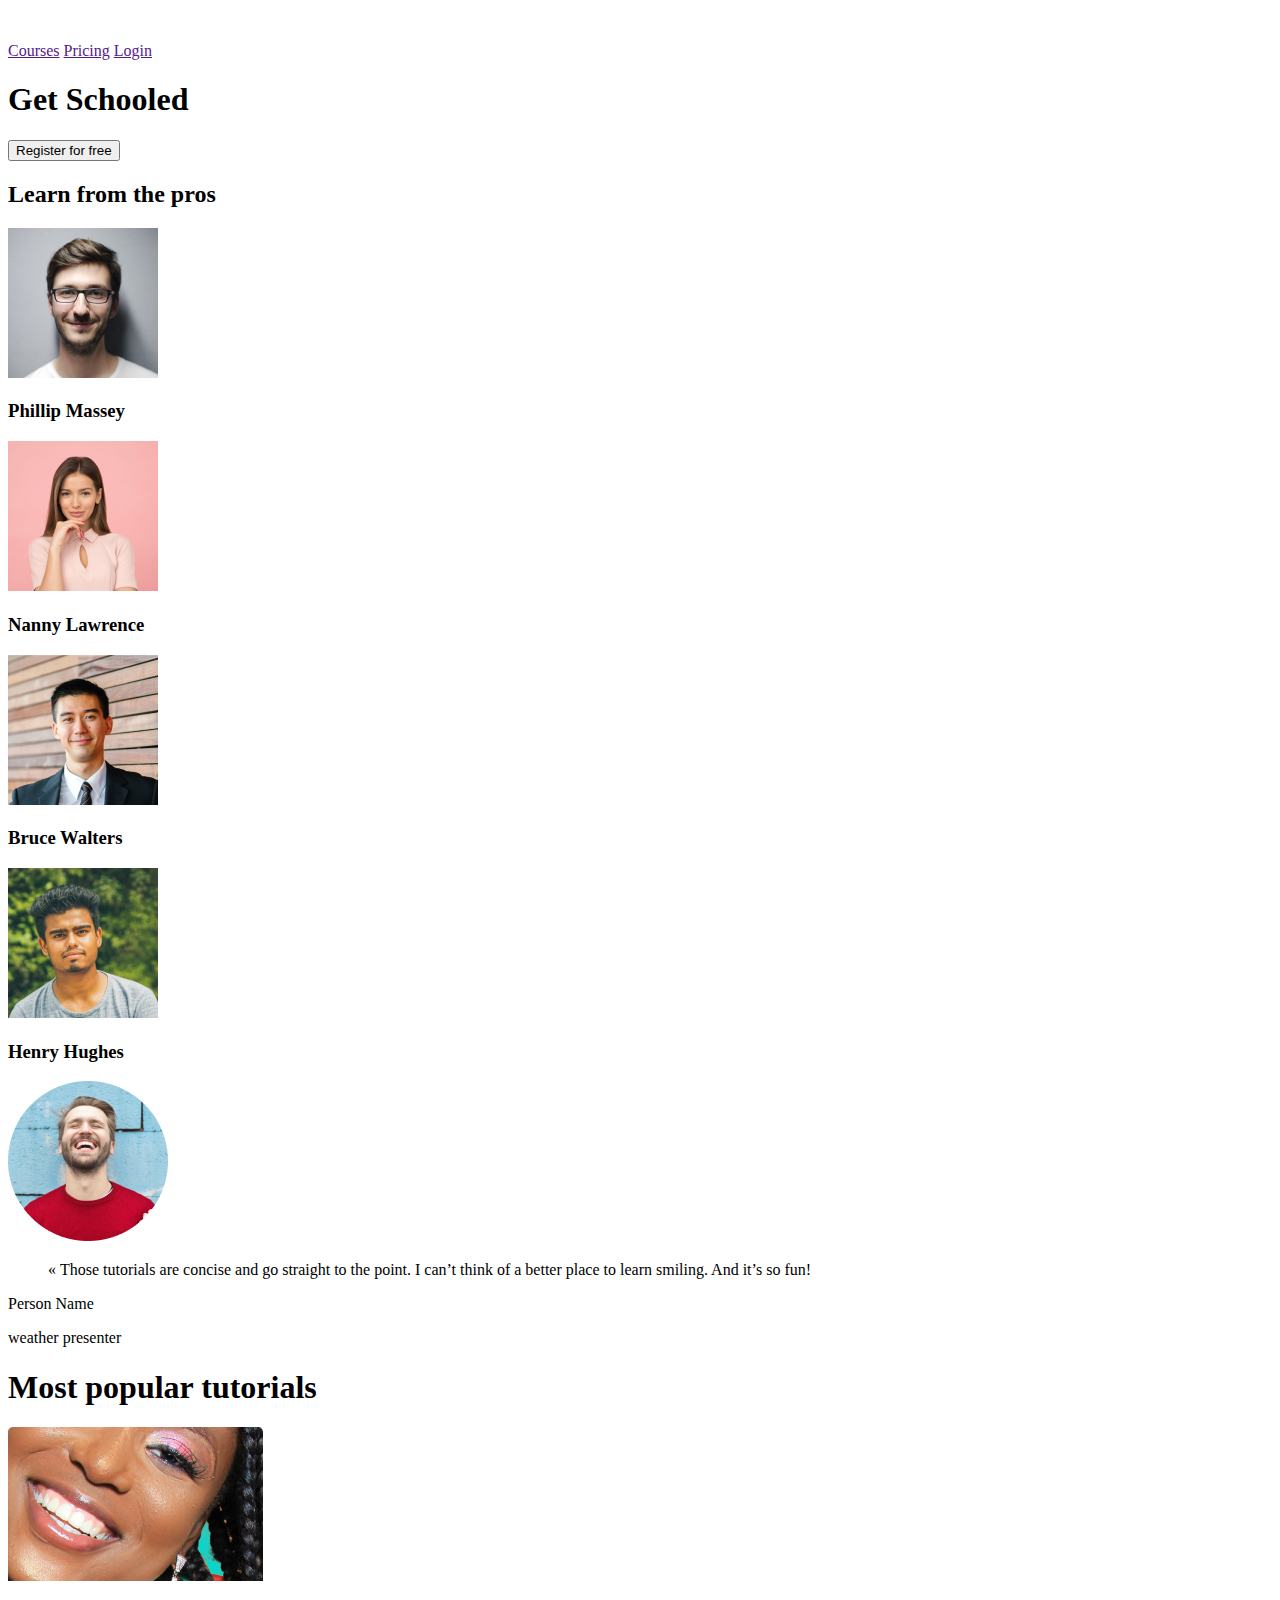
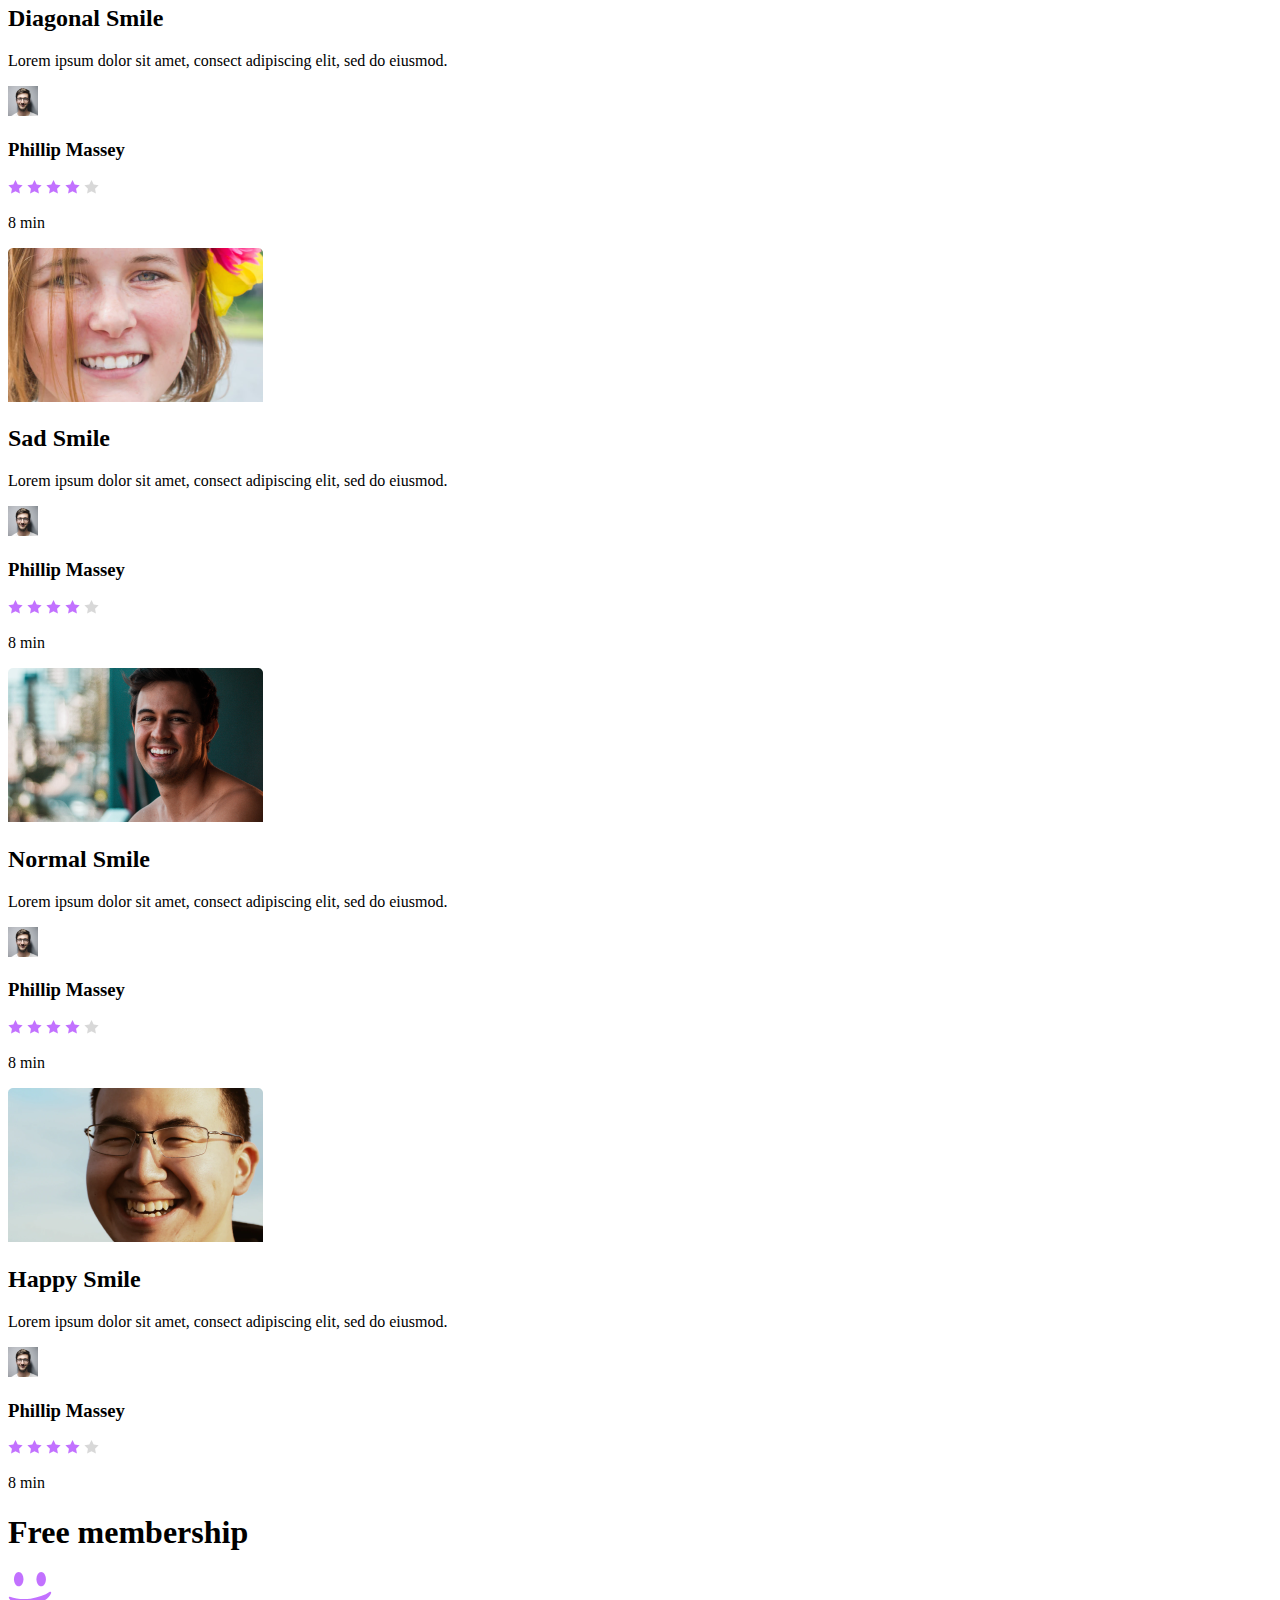
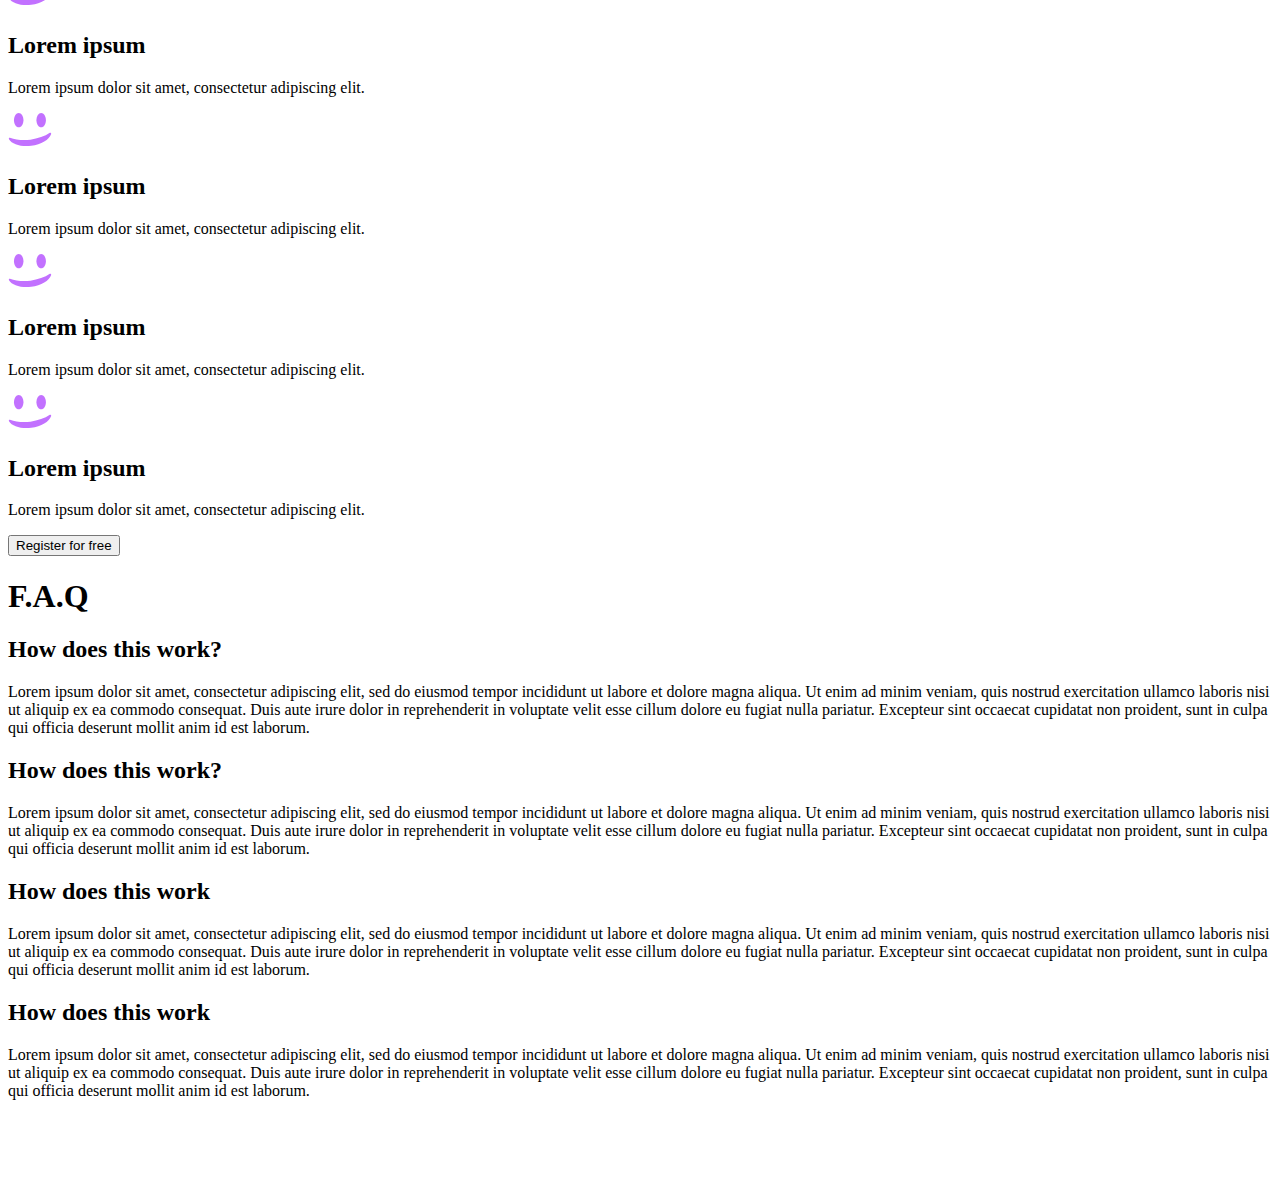
==== css_advanced/index.html @ f981226a "add css" ====
<!DOCTYPE html>
<html lang="en">
<head>
    <meta charset="UTF-8">
    <meta http-equiv="X-UA-Compatible" content="IE=edge">
    <meta name="viewport" content="width=device-width, initial-scale=1.0">
    <title>Get Schooled</title>
</head>

<body>
    <header>
        <div class="logo">
            <a href=""><img src="logo.png" alt="logo"></a>
        </div>

        <div class="links">
            <a href="">Courses</a>
            <a href="">Pricing</a>
            <a href="">Login</a>
        </div>

    </header>

    <main>

        <section>
           <div class="first_block">
            <h1>Get Schooled</h1>
            <p></p>
            <button>Register for free</button>
           </div> 

           <div class="second_block">
             <h2><span>Learn</span> from the pros</h2>
            <div class="pros">
                <div class="pro_1">
                    <img src="philip.png" alt="">
                    <h3>Phillip Massey</h3>
                    <p></p>
                </div>

                <div class="pro_2">
                    <img src="nannie.png" alt="">
                    <h3>Nanny Lawrence</h3>
                    <p></p>
                </div>

                <div class="pro_3">
                    <img src="bruce.png" alt="">
                    <h3>Bruce Walters</h3>
                    <p></p>
                </div>

                <div class="pro_4">
                    <img src="henry.png" alt="">
                    <h3>Henry Hughes</h3>
                    <p></p>
                </div>

            </div>
           
           </div>
        </section>

        <section>
            <div>
                <div>
                    <img src="avatar.png" alt="">
                </div>
                <div>
                    <blockquote>
                        « Those tutorials are concise and go straight to the point. I can’t think of a better
                        place to learn smiling. And it’s so fun! 
                    </blockquote>
                    <p>
                        Person Name
                    </p>
                    <p>
                        weather presenter
                    </p>
                </div>
            </div>
        </section>

        <section>

            <h1>Most <span>popular</span> tutorials</h1>
            <div>
                <div>
                    <img src="preview_diag.png" alt="">
                    <h2>Diagonal Smile</h2>
                    <p>
                        Lorem ipsum dolor sit amet, consect adipiscing elit, sed do eiusmod.
                    </p>
                    <div>
                        <img src="philip_sm.png" alt="">
                        <h3>Phillip Massey</h3>
                    </div>
                    <div>
                       <div>
                        <img src="colored_star.svg" alt="">
                        <img src="colored_star.svg" alt="">
                        <img src="colored_star.svg" alt="">
                        <img src="colored_star.svg" alt="">
                        <img src="uncolored_star.svg" alt="">
                       </div> 
                       <p>
                        8 min
                       </p>
                    </div>
                </div>
                <div>
                    <img src="preview_sad.png" alt="">
                    <h2>Sad Smile</h2>
                    <p>
                        Lorem ipsum dolor sit amet, consect adipiscing elit, sed do eiusmod.
                    </p>
                    <div>
                        <img src="philip_sm.png" alt="">
                        <h3>Phillip Massey</h3>
                    </div>
                    <div>
                       <div>
                        <img src="colored_star.svg" alt="">
                        <img src="colored_star.svg" alt="">
                        <img src="colored_star.svg" alt="">
                        <img src="colored_star.svg" alt="">
                        <img src="uncolored_star.svg" alt="">
                       </div> 
                       <p>
                        8 min
                       </p>
                    </div>
                </div>
                <div>
                    <img src="preview_nat.png" alt="">
                    <h2>Normal Smile</h2>
                    <p>
                        Lorem ipsum dolor sit amet, consect adipiscing elit, sed do eiusmod.
                    </p>
                    <div>
                        <img src="philip_sm.png" alt="">
                        <h3>Phillip Massey</h3>
                    </div>
                    <div>
                       <div>
                        <img src="colored_star.svg" alt="">
                        <img src="colored_star.svg" alt="">
                        <img src="colored_star.svg" alt="">
                        <img src="colored_star.svg" alt="">
                        <img src="uncolored_star.svg" alt="">
                       </div> 
                       <p>
                        8 min
                       </p>
                    </div>
                </div>
                <div>
                    <img src="preview_hap.png" alt="">
                    <h2>Happy Smile</h2>
                    <p>
                        Lorem ipsum dolor sit amet, consect adipiscing elit, sed do eiusmod.
                    </p>
                    <div>
                        <img src="philip_sm.png" alt="">
                        <h3>Phillip Massey</h3>
                    </div>
                    <div>
                       <div>
                        <img src="colored_star.svg" alt="">
                        <img src="colored_star.svg" alt="">
                        <img src="colored_star.svg" alt="">
                        <img src="colored_star.svg" alt="">
                        <img src="uncolored_star.svg" alt="">
                       </div> 
                       <p>
                        8 min
                       </p>
                    </div>
                </div>
            </div>
        </section>
        <section class="membership">
            <h1><span>Free</span> membership</h1>
            <div>
                <div>
                    <img src="smile.svg" alt="">
                    <h2>Lorem ipsum</h2>
                    <p>
                        Lorem ipsum dolor sit amet, consectetur adipiscing elit.
                    </p>
                </div>
                <div>
                    <img src="smile.svg" alt="">
                    <h2>Lorem ipsum</h2>
                    <p>
                        Lorem ipsum dolor sit amet, consectetur adipiscing elit.
                    </p>
                </div>
                <div>
                    <img src="smile.svg" alt="">
                    <h2>Lorem ipsum</h2>
                    <p>
                        Lorem ipsum dolor sit amet, consectetur adipiscing elit.
                    </p>
                </div>
                <div>
                    <img src="smile.svg" alt="">
                    <h2>Lorem ipsum</h2>
                    <p>
                        Lorem ipsum dolor sit amet, consectetur adipiscing elit.
                    </p>  
                </div>
            </div>
            <button>Register for free</button>

        </section>

        <section class="FAQ">
            <h1>F.A.Q</h1>
            <div>
                <div>
                    <div>
                       <h2>How does this work?</h2>
                       <p>
                        Lorem ipsum dolor sit amet, consectetur adipiscing elit, sed do eiusmod tempor incididunt ut labore et dolore magna aliqua. Ut enim ad minim veniam, quis nostrud exercitation ullamco laboris nisi ut aliquip ex ea commodo consequat. Duis aute irure dolor in reprehenderit in voluptate velit esse cillum dolore eu fugiat nulla pariatur. Excepteur sint occaecat cupidatat non proident, sunt in culpa qui officia deserunt mollit anim id est laborum.
                       </p> 
                    </div>
                    <div>
                        <h2>How does this work?</h2>
                        <p>
                            Lorem ipsum dolor sit amet, consectetur adipiscing elit, sed do eiusmod tempor incididunt ut labore et dolore magna aliqua. Ut enim ad minim veniam, quis nostrud exercitation ullamco laboris nisi ut aliquip ex ea commodo consequat. Duis aute irure dolor in reprehenderit in voluptate velit esse cillum dolore eu fugiat nulla pariatur. Excepteur sint occaecat cupidatat non proident, sunt in culpa qui officia deserunt mollit anim id est laborum.
                        </p>
                    </div>
                </div>
                <div>
                    <div>
                        <h2>How does this work</h2>
                        <p>
                            Lorem ipsum dolor sit amet, consectetur adipiscing elit, sed do eiusmod tempor incididunt ut labore et dolore magna aliqua. Ut enim ad minim veniam, quis nostrud exercitation ullamco laboris nisi ut aliquip ex ea commodo consequat. Duis aute irure dolor in reprehenderit in voluptate velit esse cillum dolore eu fugiat nulla pariatur. Excepteur sint occaecat cupidatat non proident, sunt in culpa qui officia deserunt mollit anim id est laborum.
                        </p>
                    </div>
                    <div>
                        <h2>How does this work</h2>
                        <p>
                            Lorem ipsum dolor sit amet, consectetur adipiscing elit, sed do eiusmod tempor incididunt ut labore et dolore magna aliqua. Ut enim ad minim veniam, quis nostrud exercitation ullamco laboris nisi ut aliquip ex ea commodo consequat. Duis aute irure dolor in reprehenderit in voluptate velit esse cillum dolore eu fugiat nulla pariatur. Excepteur sint occaecat cupidatat non proident, sunt in culpa qui officia deserunt mollit anim id est laborum.
                        </p>
                    </div>
                </div>
            </div>
        </section>

    </main>

    <footer>
        <div>
            <div>
                <img src="logo.png" alt="">
                <div>
                    <a href=""><img src="facebook.svg" alt=""></a>
                    <a href=""><img src="twitter.svg" alt=""></a>
                    <a href=""><img src="instagram.svg" alt=""></a>
                </div>
            </div>
            <p></p>
        </div>
    </footer>
</body>
</html>
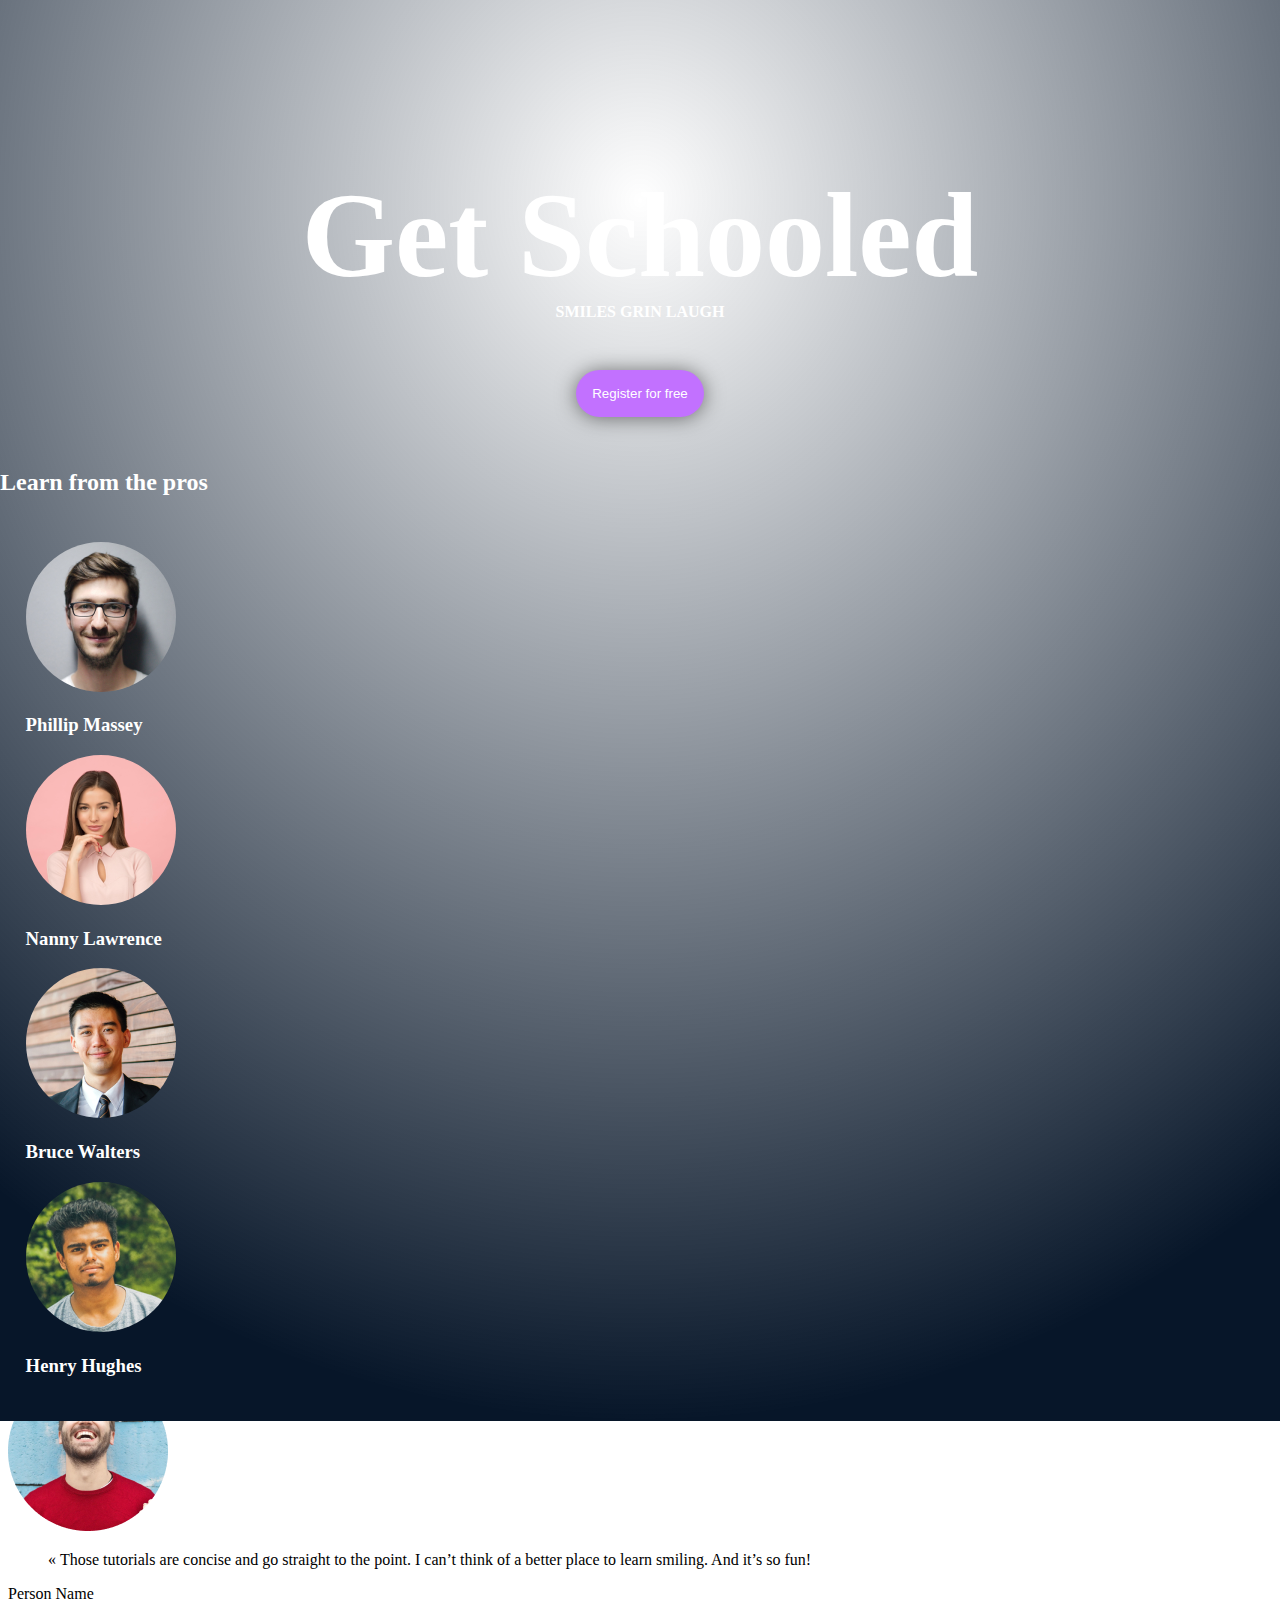
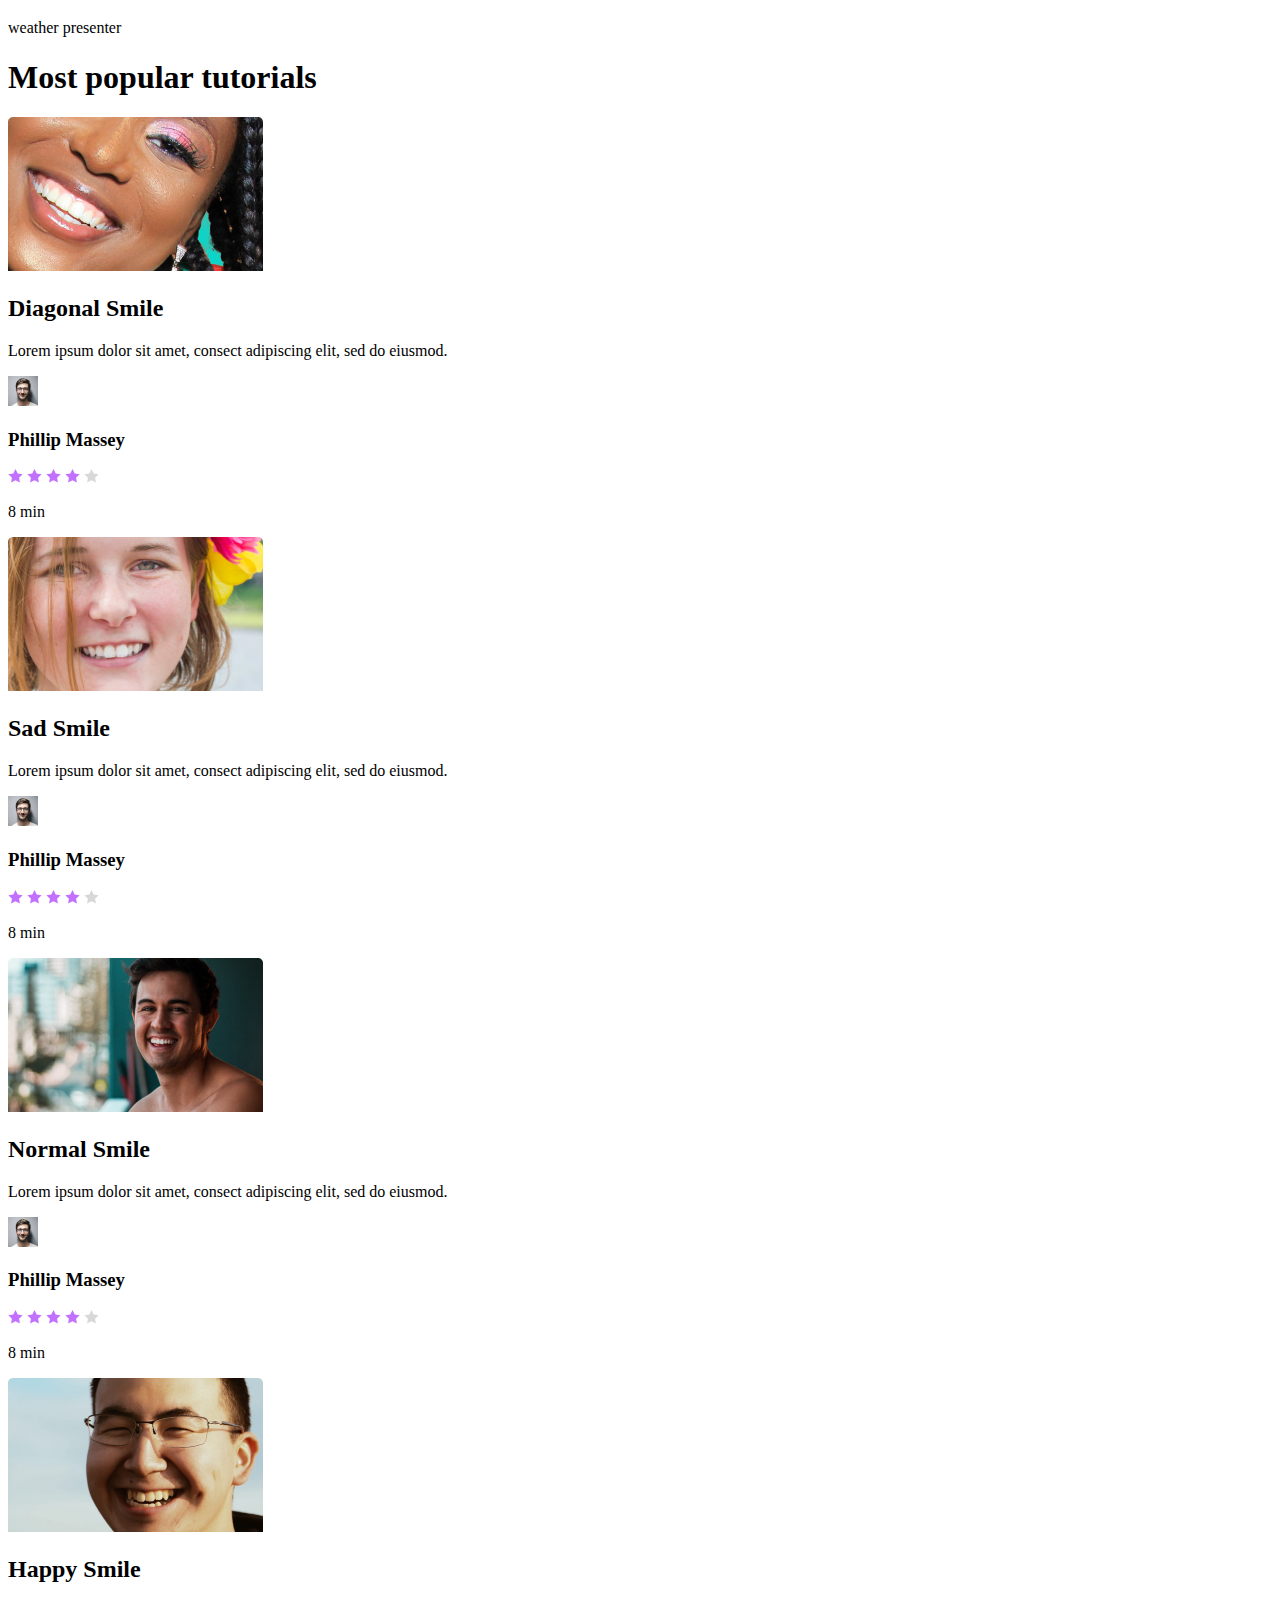
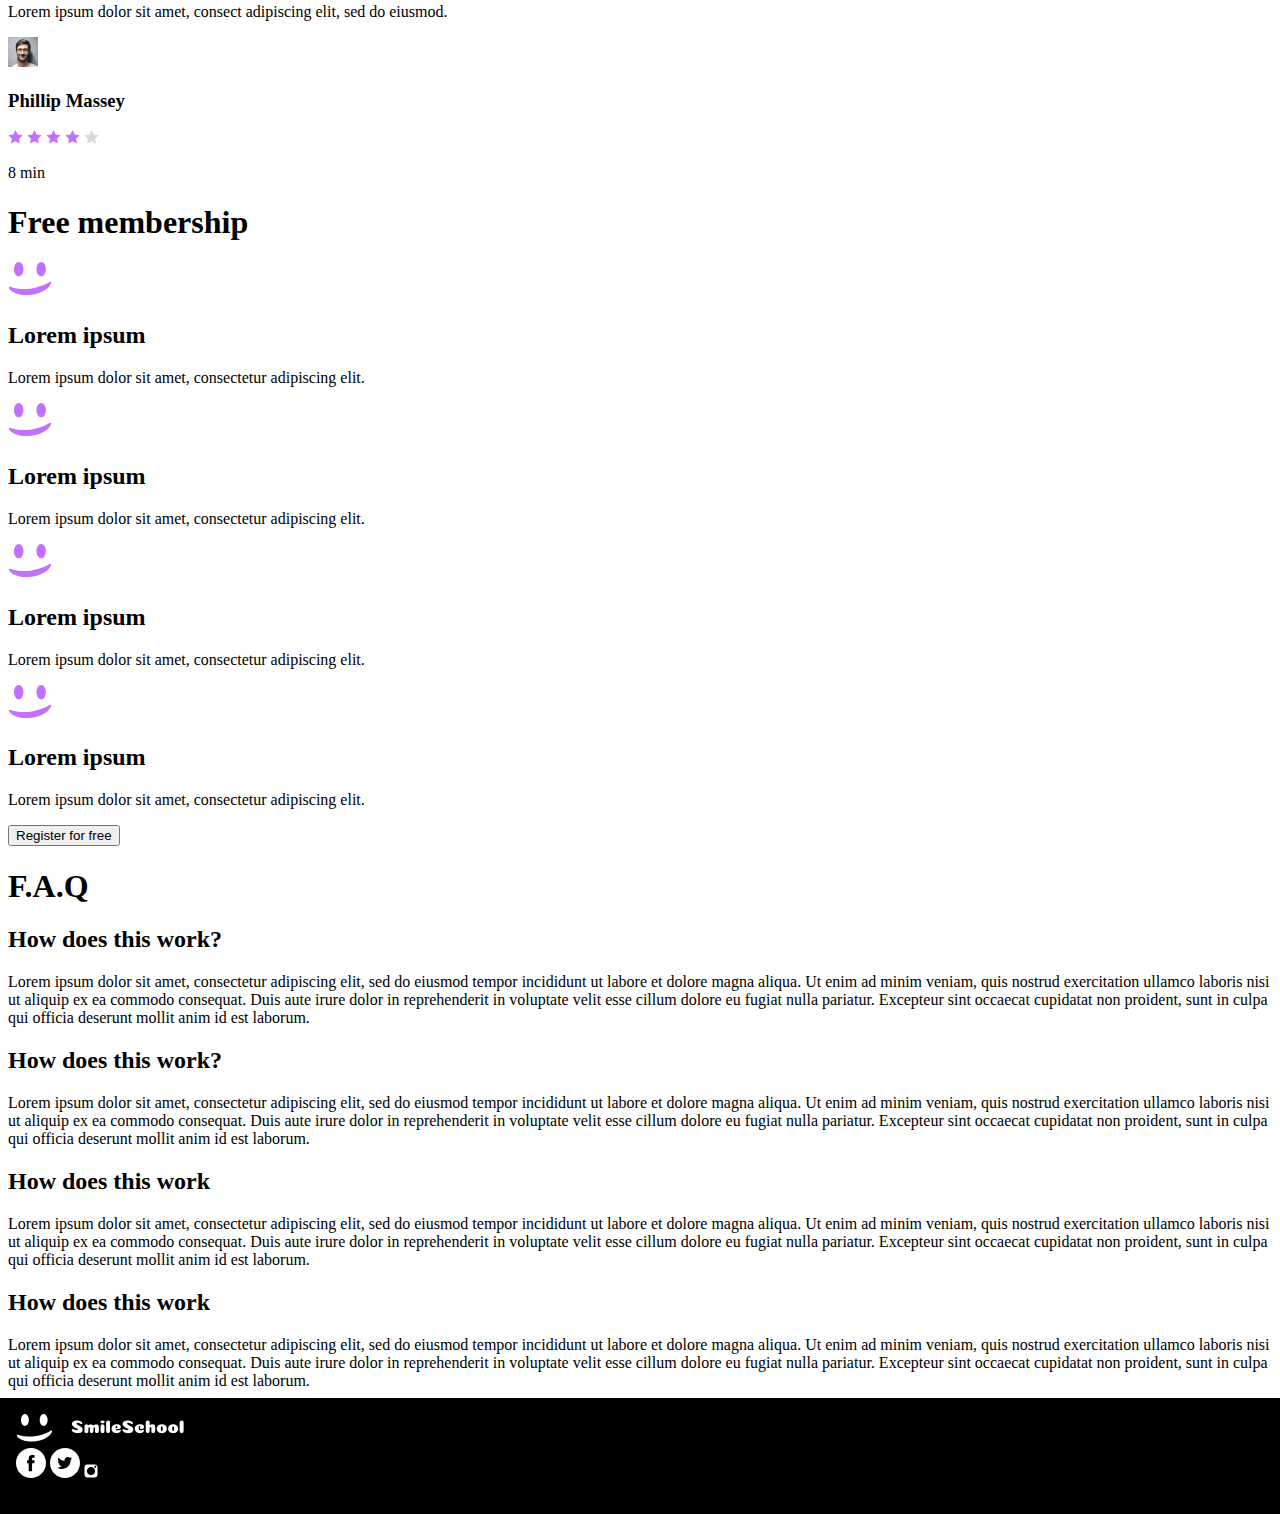
==== commit 68e5ac31: "changes" ====
--- a/css_advanced/index.html
+++ b/css_advanced/index.html
@@ -4,63 +4,67 @@
     <meta charset="UTF-8">
     <meta http-equiv="X-UA-Compatible" content="IE=edge">
     <meta name="viewport" content="width=device-width, initial-scale=1.0">
+    <link rel="stylesheet" href="styles.css">
     <title>Get Schooled</title>
 </head>
 
 <body>
-    <header>
-        <div class="logo">
-            <a href=""><img src="logo.png" alt="logo"></a>
-        </div>
-
-        <div class="links">
-            <a href="">Courses</a>
-            <a href="">Pricing</a>
-            <a href="">Login</a>
-        </div>
-
-    </header>
-
-    <main>
-
-        <section>
-           <div class="first_block">
-            <h1>Get Schooled</h1>
-            <p></p>
-            <button>Register for free</button>
-           </div> 
-
-           <div class="second_block">
-             <h2><span>Learn</span> from the pros</h2>
-            <div class="pros">
-                <div class="pro_1">
-                    <img src="philip.png" alt="">
-                    <h3>Phillip Massey</h3>
-                    <p></p>
-                </div>
-
-                <div class="pro_2">
-                    <img src="nannie.png" alt="">
-                    <h3>Nanny Lawrence</h3>
-                    <p></p>
-                </div>
-
-                <div class="pro_3">
-                    <img src="bruce.png" alt="">
-                    <h3>Bruce Walters</h3>
-                    <p></p>
-                </div>
-
-                <div class="pro_4">
-                    <img src="henry.png" alt="">
-                    <h3>Henry Hughes</h3>
-                    <p></p>
-                </div>
-
-            </div>
-           
-           </div>
-        </section>
+    <div class="top_part">
+        <header>
+            <div class="logo">
+                <a href=""><img src="logo.png" alt="logo"></a>
+            </div>
+    
+            <div class="links">
+                <a href="">Courses</a>
+                <a href="">Pricing</a>
+                <a href="">Login</a>
+            </div>
+    
+        </header>
+    
+        <main>
+    
+            <section class="intro">
+               <div class="first_block">
+                <h1 class="get_schooled">Get Schooled</h1>
+                <p class="smile_grin">SMILES GRIN LAUGH</p>
+                <button class="register">Register for free</button>
+               </div> 
+    
+               <div class="second_block">
+                 <h2><span>Learn</span> from the pros</h2>
+                <div class="pros">
+                    <div class="pro_1">
+                        <img src="philip.png" alt="">
+                        <h3>Phillip Massey</h3>
+                        <p></p>
+                    </div>
+    
+                    <div class="pro_2">
+                        <img src="nannie.png" alt="">
+                        <h3>Nanny Lawrence</h3>
+                        <p></p>
+                    </div>
+    
+                    <div class="pro_3">
+                        <img src="bruce.png" alt="">
+                        <h3>Bruce Walters</h3>
+                        <p></p>
+                    </div>
+    
+                    <div class="pro_4">
+                        <img src="henry.png" alt="">
+                        <h3>Henry Hughes</h3>
+                        <p></p>
+                    </div>
+    
+                </div>
+               
+               </div>
+            </section>
+    </div>
+   
 
         <section>
             <div>
--- a/css_advanced/styles.css
+++ b/css_advanced/styles.css
@@ -0,0 +1,388 @@
+body {
+    font-family: "Source Sans Pro";
+    font-style: normal;
+}
+
+header {
+    display: flex;
+    flex-direction: row;
+    flex: auto;
+    background-image: url(background.png);
+    padding: 2% 5% 2% 5%;
+    filter: grayscale(100%);
+    position: absolute;
+    left: -0.025%;
+    right: -0.025%;
+    top: 0%;
+    bottom: -26.48%;
+}
+
+header .logo {
+    flex: 2;
+    z-index: 1;
+}
+
+header .links {
+    flex: 4;
+    font-weight: 700;
+    font-size: 12px;
+    line-height: 15px;
+    text-transform: uppercase;
+    z-index: 1;
+    display: flex;
+    justify-content: space-evenly;
+}
+
+header .links a {
+    margin-left: 1%;
+    margin-right: 1%;
+    text-decoration: none;
+    color: white;
+}
+
+.intro {
+    left: 20%;
+    right: 20%;
+    display: flex;
+    flex-direction: column;
+    margin-bottom: -2.6rem;
+    background-blend-mode: color;
+    background: rgba(0, 0, 0, 1);
+    background: radial-gradient(85.9% 85.9% at 50% 14.1%,
+            rgba(41, 48, 61, 0.0001) 0%,
+            #071629 100%);
+    color: white;
+}
+
+.first_block {
+    display: flex;
+    flex-direction: column;
+    padding-top: 5rem;
+}
+
+.get_schooled {
+    height: 151px;
+    font-weight: 700;
+    font-size: 120px;
+    line-height: 151px;
+    text-align: center;
+    color: #ffffff;
+}
+
+.smile_grin {
+    height: 20px;
+    position: relative;
+    margin-top: -7%;
+    text-align: center;
+    font-weight: 700;
+    font-size: 16px;
+    line-height: 20px;
+    color: #ffffff;
+    display: flex;
+    justify-content: space-around;
+    margin-left: 38%;
+    margin-right: 38%;
+}
+
+.register {
+    background: #c271ff;
+    border-radius: 25px;
+    border: none;
+    padding: 0.7rem;
+    color: white;
+    font-weight: 500;
+    box-shadow: 0px 1px 20px rgba(0, 0, 0, 0.5);
+    position: relative;
+    align-self: center;
+    margin: 2rem;
+    padding: 1rem;
+}
+
+.secondary-color {
+    color: #c271ff;
+}
+
+.pros {
+    padding: 2%;
+    display: flex;
+    flex-direction: column;
+}
+
+.pros-title {
+    position: relative;
+    align-self: center;
+    padding: 2rem;
+    font-weight: 300;
+    line-height: 40px;
+}
+
+.pros-title .secondary-color {
+    font-weight: 700;
+}
+
+.pros-block {
+    display: flex;
+    flex-direction: row;
+    justify-content: center;
+}
+
+.pros-card {
+    width: 19%;
+    margin-bottom: 7rem;
+    display: flex;
+    flex-direction: column;
+    justify-content: center;
+    align-items: center;
+}
+
+.pros img {
+    border-radius: 50%;
+    max-width: 80%;
+}
+
+.pros-card h3 {
+    font-weight: 900;
+    font-size: 18px;
+    margin-top: 0.2rem;
+    margin-bottom: 0.2rem;
+    text-align: center;
+}
+
+.pros-card p {
+    font-style: italic;
+    text-align: center;
+    font-size: 16px;
+}
+
+main {
+    position: relative;
+    display: flex;
+    flex-direction: column;
+    margin: -8px;
+}
+
+.presenter-section {
+    background-color: #c271ff;
+    padding: 6%;
+}
+
+.presenter-block {
+    display: flex;
+    flex-direction: row;
+    justify-content: center;
+    align-items: center;
+    color: white;
+    padding-left: 9%;
+    padding-right: 9%;
+}
+
+.presenter-block img {
+    width: 160px;
+    height: 160px;
+    margin-right: 3rem;
+}
+
+.presenter-block blockquote {
+    font-weight: 400;
+    font-size: 22px;
+    line-height: 34px;
+    margin-left: 0;
+}
+
+.presenter-block .person-name {
+    font-weight: 700;
+    font-size: 22px;
+    line-height: 34px;
+    margin-bottom: 0;
+}
+
+.presenter-block .weather {
+    font-style: italic;
+    font-weight: 400;
+    font-size: 22px;
+    line-height: 34px;
+    margin-top: 0;
+}
+
+.videos-section {
+    display: flex;
+    flex-direction: column;
+    padding-top: 3rem;
+    padding-bottom: 3rem;
+}
+
+.videos-section h1,
+.membership-section h1,
+.faq-section h1 {
+    text-align: center;
+}
+
+.videos-section h1 {
+    font-weight: 300;
+    font-size: 32px;
+    line-height: 40px;
+    padding-top: 1rem;
+    padding-bottom: 2rem;
+}
+
+.faq-section h1 {
+    font-weight: 300;
+    font-size: 60px;
+    line-height: 75px;
+}
+
+.videos-list {
+    display: flex;
+    flex-direction: row;
+    justify-content: center;
+}
+
+.video-card {
+    padding: 1rem;
+    display: flex;
+    flex-direction: column;
+    max-width: 15%;
+}
+
+.video-card h2 {
+    font-weight: 700;
+    font-size: 16px;
+    line-height: 20px;
+    margin-bottom: 0.1rem;
+}
+
+.video-card .video-desc {
+    font-weight: 400;
+    font-size: 14px;
+    line-height: 24px;
+    color: rgba(7, 22, 41, 0.501584);
+}
+
+.video-card .play {
+    position: relative;
+    top: -23%;
+    left: 33%;
+}
+
+.video-card .author {
+    display: flex;
+    align-items: center;
+}
+
+.author img {
+    border-radius: 50%;
+    width: 40px;
+    height: 40px;
+}
+
+.author h3 {
+    font-weight: 600;
+    font-size: 14px;
+    line-height: 27px;
+    color: #c271ff;
+    margin-left: 1rem;
+}
+
+.rating-duration {
+    display: flex;
+    justify-content: space-between;
+    align-items: center;
+}
+
+.duration {
+    font-weight: 600;
+    font-size: 14px;
+    line-height: 27px;
+    text-align: right;
+    color: #c271ff;
+}
+
+.membership-section {
+    color: white;
+    background: #071629;
+    padding: 2rem;
+}
+
+.membership-section .secondary-color,
+.videos-section .secondary-color {
+    font-weight: 700;
+    font-size: 32px;
+    line-height: 40px;
+    text-align: center;
+}
+
+.membership-section h1 {
+    font-weight: 300;
+    font-size: 32px;
+    line-height: 40px;
+    text-align: center;
+    padding-bottom: 2rem;
+}
+
+.membership-section button {
+    left: 42%;
+}
+
+.memberships {
+    display: flex;
+    justify-content: space-evenly;
+    padding-left: 5rem;
+    padding-right: 5rem;
+}
+
+.membership-card {
+    display: flex;
+    flex-direction: column;
+    max-width: 12%;
+    align-items: center;
+    text-align: center;
+}
+
+.membership-card h2 {
+    margin-bottom: 0.1rem;
+}
+
+.faq-list {
+    display: flex;
+    padding-left: 10%;
+    padding-right: 10%;
+}
+
+.faq-item {
+    display: flex;
+    flex: 50%;
+    flex-direction: column;
+    width: 50%;
+    padding: 5%;
+}
+
+footer {
+    background: black;
+    padding: 1rem;
+    margin: -8px;
+}
+
+.ft-container {
+    display: flex;
+    flex-direction: column;
+}
+
+.nav-ft {
+    display: flex;
+    justify-content: space-between;
+    padding: 4rem 8rem 4rem 8rem;
+}
+
+.nav-ft div a {
+    margin-left: 0.4rem;
+    margin-right: 0.5rem;
+}
+
+.ft-container p {
+    color: white;
+    opacity: 0.35;
+    text-align: center;
+    font-weight: 400;
+    font-size: 12px;
+    line-height: 15px;
+}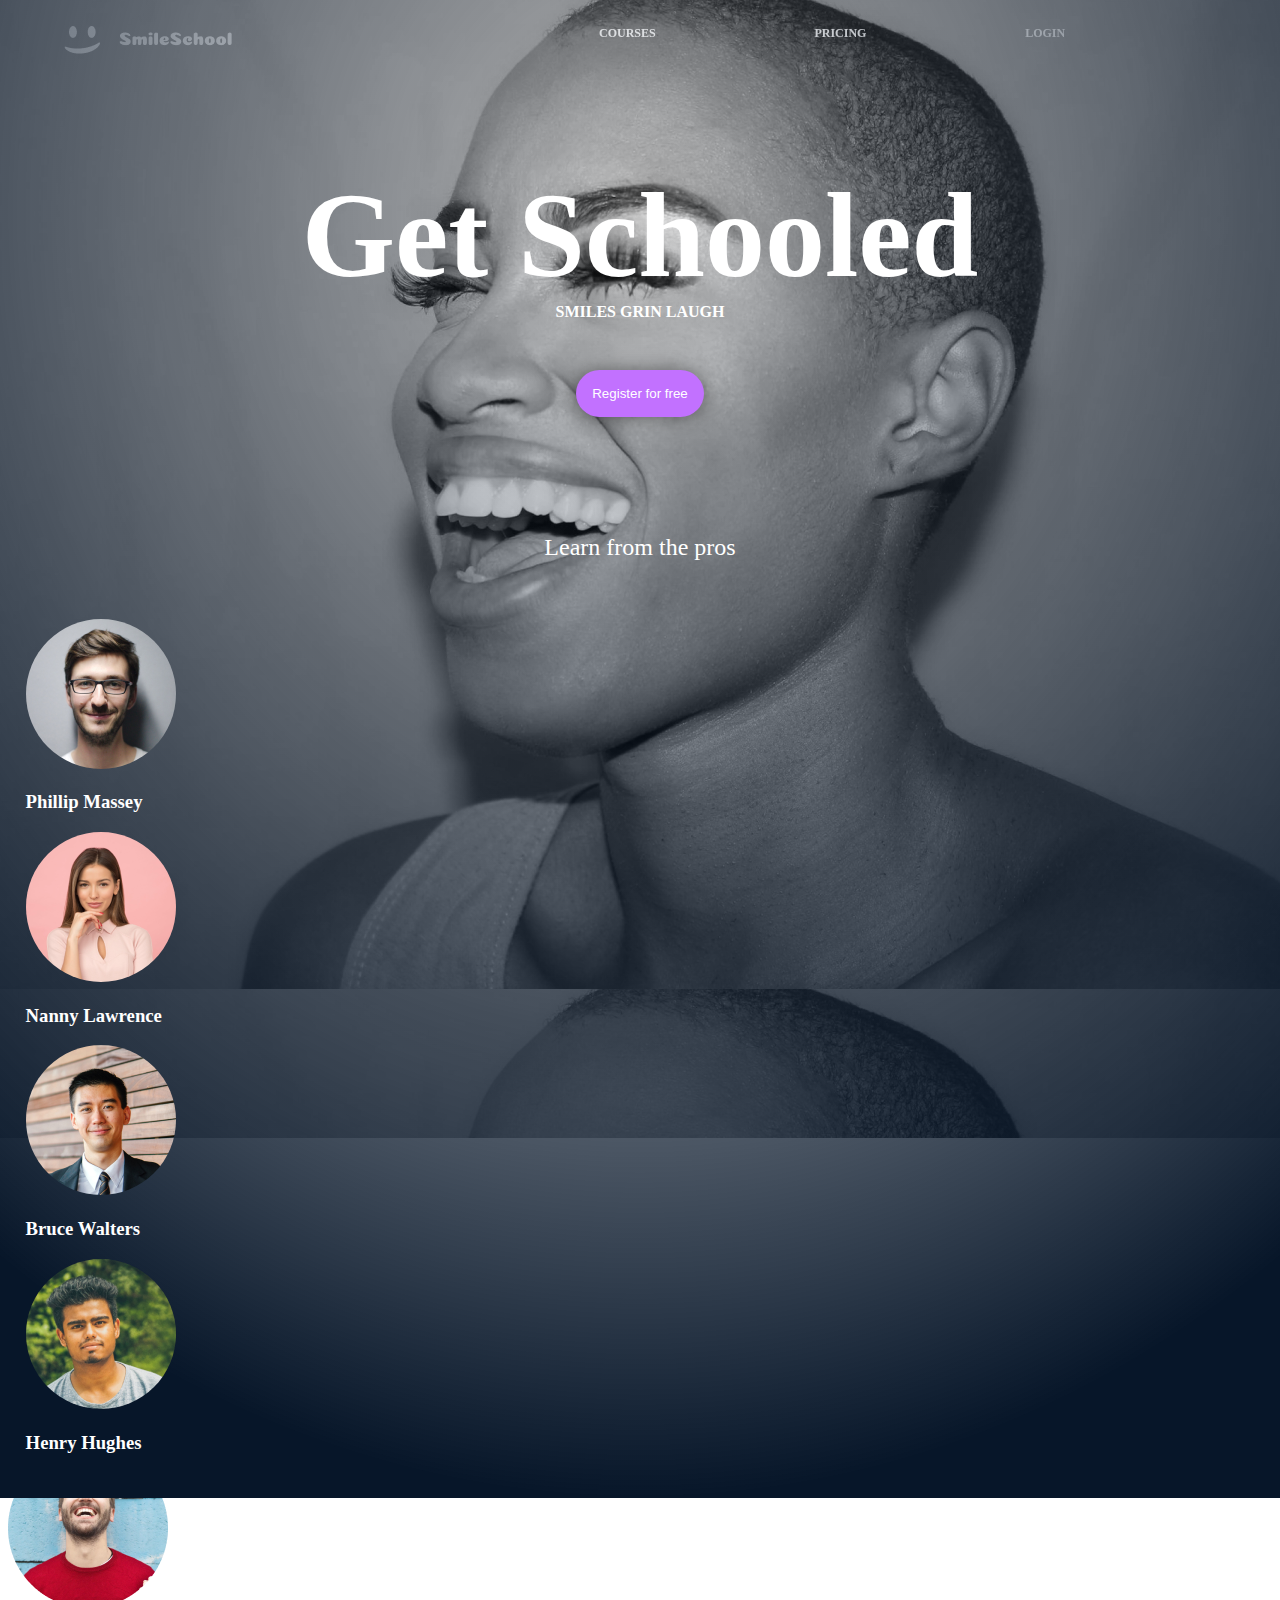
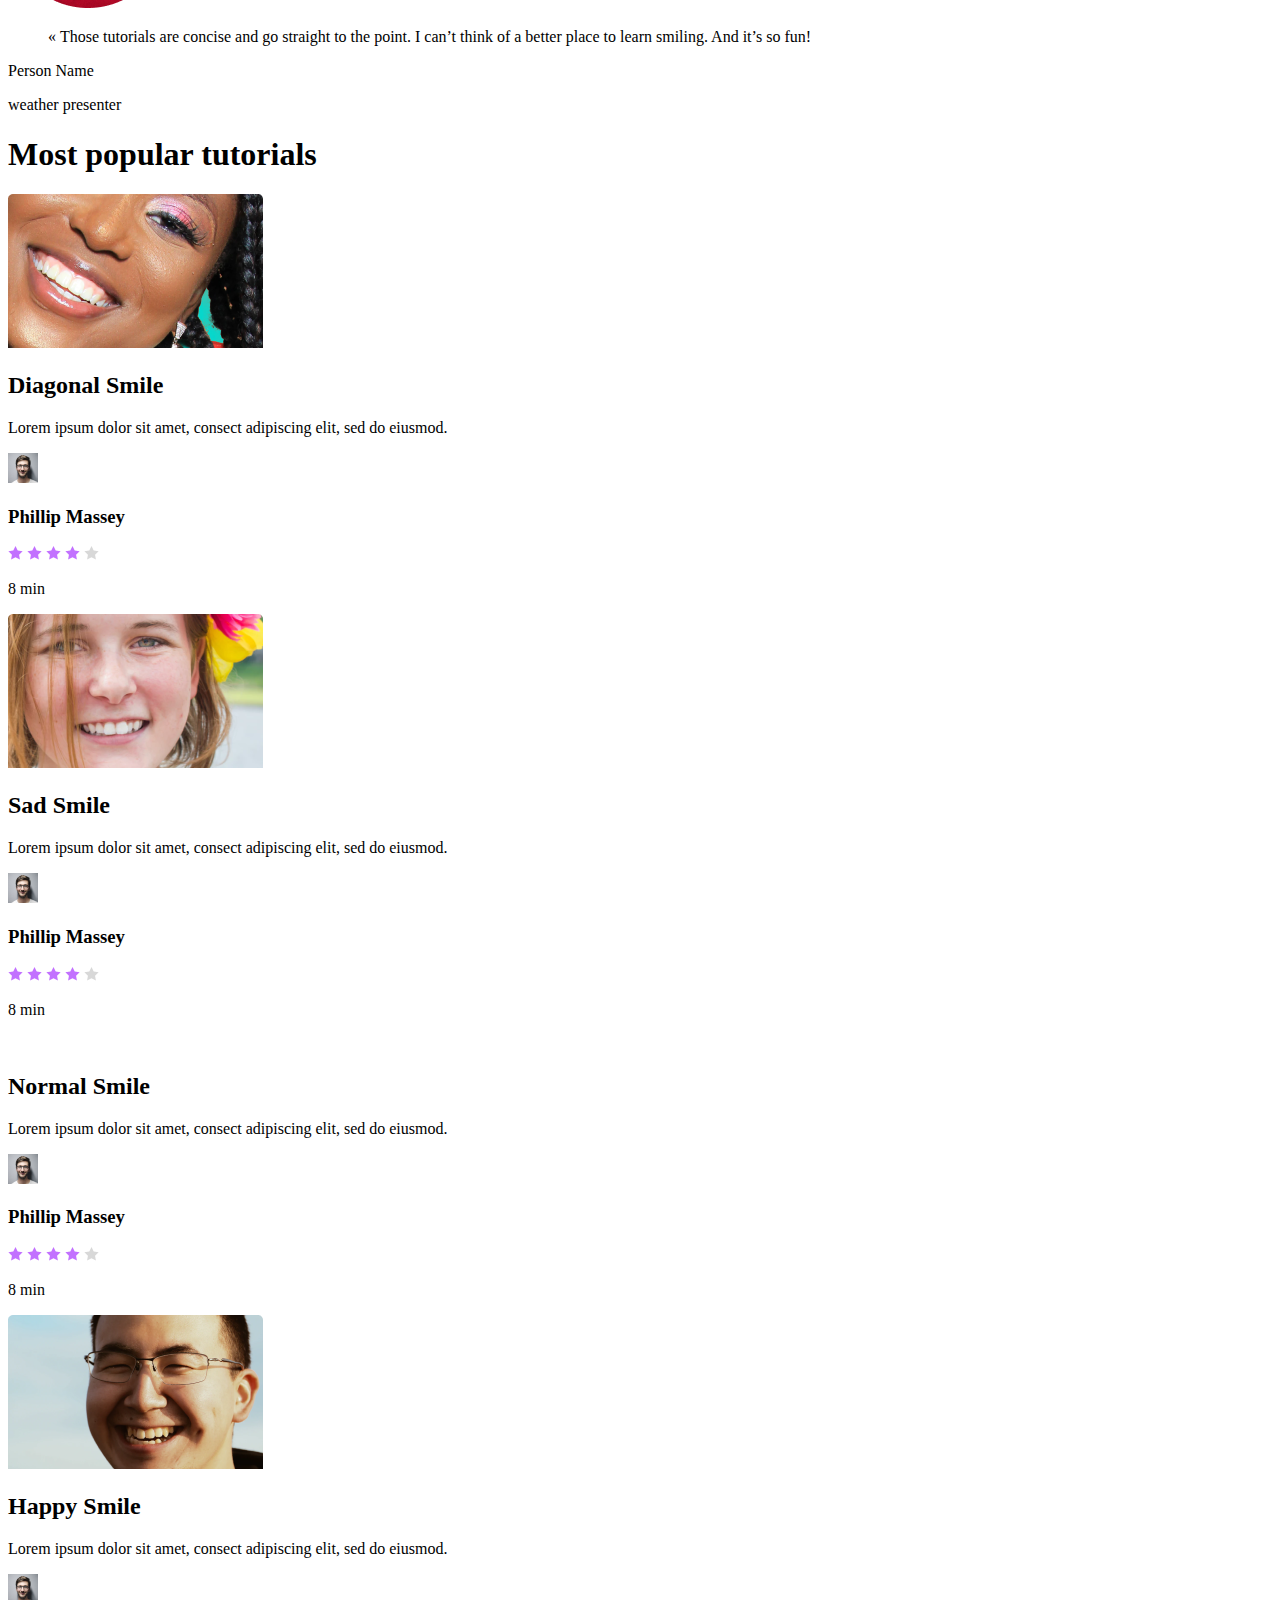
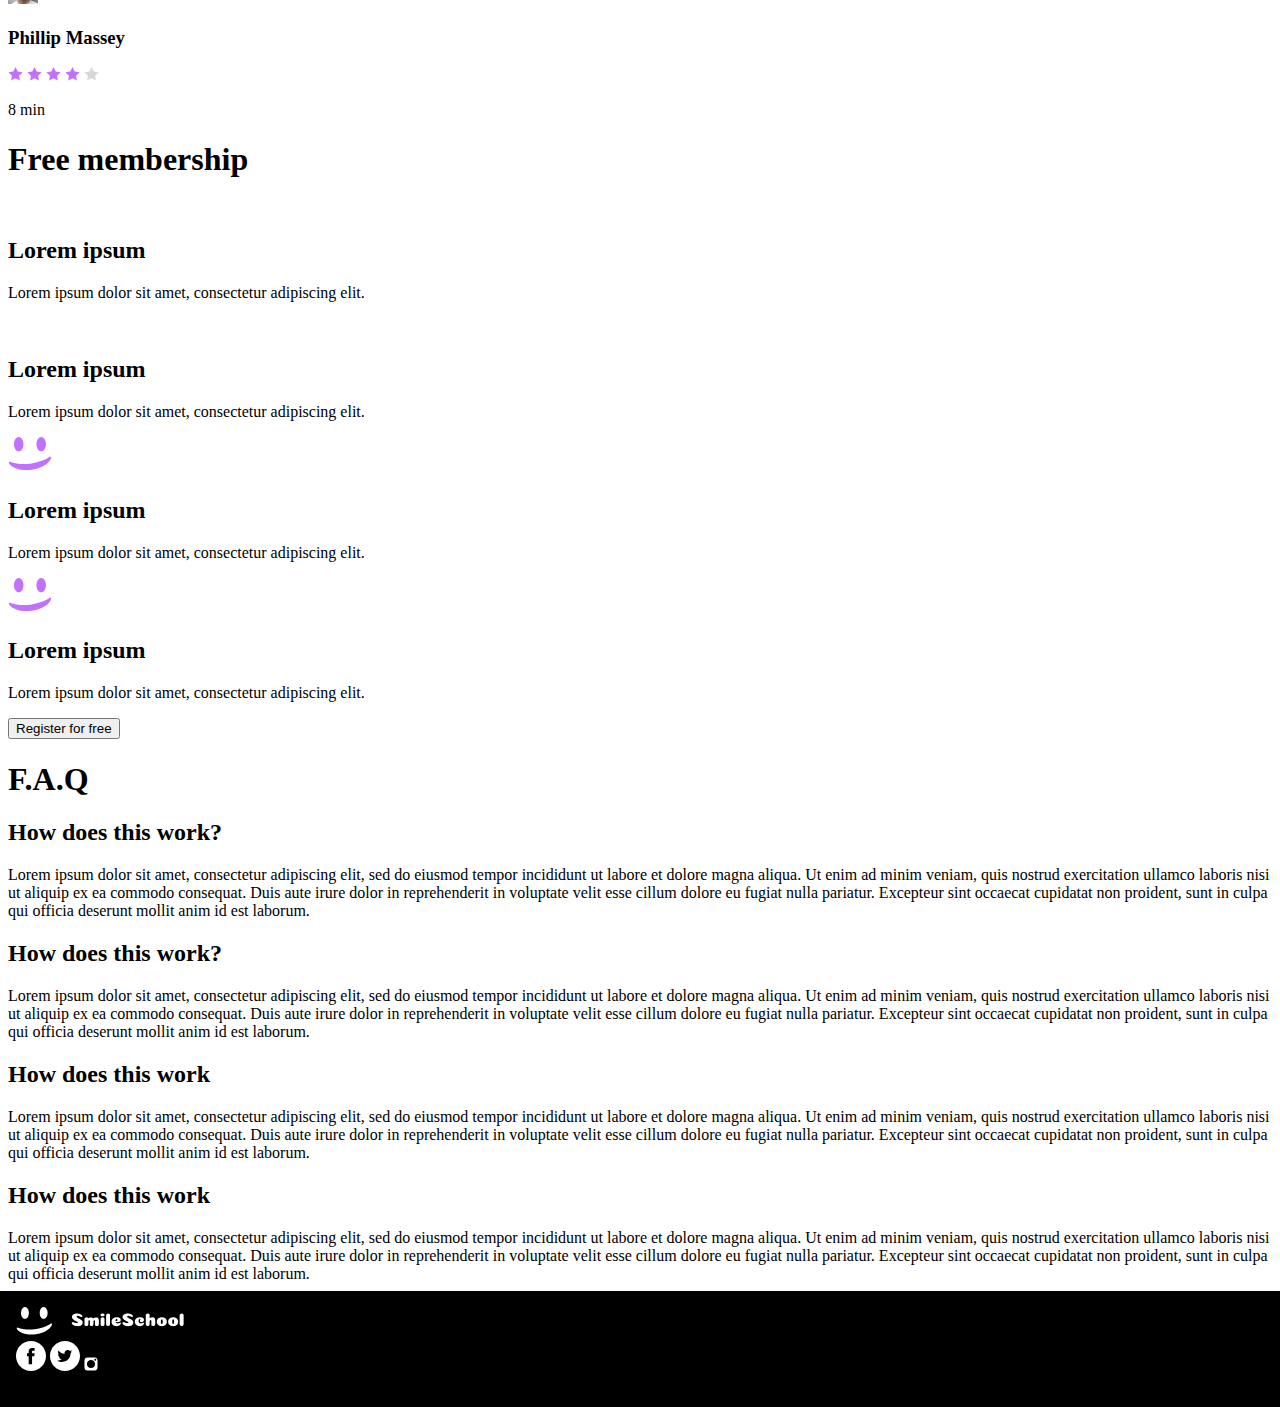
==== commit e4191a8f: "update css" ====
--- a/css_advanced/index.html
+++ b/css_advanced/index.html
@@ -12,7 +12,7 @@
     <div class="top_part">
         <header>
             <div class="logo">
-                <a href=""><img src="logo.png" alt="logo"></a>
+                <a href=""><img src="./images/logo.png" alt="logo"></a>
             </div>
     
             <div class="links">
@@ -33,28 +33,28 @@
                </div> 
     
                <div class="second_block">
-                 <h2><span>Learn</span> from the pros</h2>
+                 <h2 class="pro_heading"><span class="learn_secondary">Learn</span> from the pros</h2>
                 <div class="pros">
                     <div class="pro_1">
-                        <img src="philip.png" alt="">
+                        <img src="./images/philip.png" alt="">
                         <h3>Phillip Massey</h3>
                         <p></p>
                     </div>
     
                     <div class="pro_2">
-                        <img src="nannie.png" alt="">
+                        <img src="./images/nannie.png" alt="">
                         <h3>Nanny Lawrence</h3>
                         <p></p>
                     </div>
     
                     <div class="pro_3">
-                        <img src="bruce.png" alt="">
+                        <img src="./images/bruce.png" alt="">
                         <h3>Bruce Walters</h3>
                         <p></p>
                     </div>
     
                     <div class="pro_4">
-                        <img src="henry.png" alt="">
+                        <img src="./images/henry.png" alt="">
                         <h3>Henry Hughes</h3>
                         <p></p>
                     </div>
@@ -69,7 +69,7 @@
         <section>
             <div>
                 <div>
-                    <img src="avatar.png" alt="">
+                    <img src="./images/avatar.png" alt="">
                 </div>
                 <div>
                     <blockquote>
@@ -91,91 +91,91 @@
             <h1>Most <span>popular</span> tutorials</h1>
             <div>
                 <div>
-                    <img src="preview_diag.png" alt="">
+                    <img src="./images/preview_diag.png" alt="">
                     <h2>Diagonal Smile</h2>
                     <p>
                         Lorem ipsum dolor sit amet, consect adipiscing elit, sed do eiusmod.
                     </p>
                     <div>
+                        <img src="./images/philip_sm.png" alt="">
+                        <h3>Phillip Massey</h3>
+                    </div>
+                    <div>
+                       <div>
+                        <img src="./images/colored_star.svg" alt="">
+                        <img src="./images/colored_star.svg" alt="">
+                        <img src="./images/colored_star.svg " alt="">
+                        <img src="./images/colored_star.svg" alt="">
+                        <img src="./images/uncolored_star.svg" alt="">
+                       </div> 
+                       <p>
+                        8 min
+                       </p>
+                    </div>
+                </div>
+                <div>
+                    <img src="./images/preview_sad.png" alt="">
+                    <h2>Sad Smile</h2>
+                    <p>
+                        Lorem ipsum dolor sit amet, consect adipiscing elit, sed do eiusmod.
+                    </p>
+                    <div>
                         <img src="philip_sm.png" alt="">
                         <h3>Phillip Massey</h3>
                     </div>
                     <div>
                        <div>
-                        <img src="colored_star.svg" alt="">
-                        <img src="colored_star.svg" alt="">
-                        <img src="colored_star.svg" alt="">
-                        <img src="colored_star.svg" alt="">
-                        <img src="uncolored_star.svg" alt="">
-                       </div> 
-                       <p>
-                        8 min
-                       </p>
-                    </div>
-                </div>
-                <div>
-                    <img src="preview_sad.png" alt="">
-                    <h2>Sad Smile</h2>
-                    <p>
-                        Lorem ipsum dolor sit amet, consect adipiscing elit, sed do eiusmod.
-                    </p>
-                    <div>
-                        <img src="philip_sm.png" alt="">
-                        <h3>Phillip Massey</h3>
-                    </div>
-                    <div>
-                       <div>
-                        <img src="colored_star.svg" alt="">
-                        <img src="colored_star.svg" alt="">
-                        <img src="colored_star.svg" alt="">
-                        <img src="colored_star.svg" alt="">
-                        <img src="uncolored_star.svg" alt="">
-                       </div> 
-                       <p>
-                        8 min
-                       </p>
-                    </div>
-                </div>
-                <div>
-                    <img src="preview_nat.png" alt="">
+                       <img src="./images/colored_star.svg" alt="">
+                        <img src="./images/colored_star.svg" alt="">
+                        <img src="./images/colored_star.svg " alt="">
+                        <img src="./images/colored_star.svg" alt="">
+                        <img src="./images/uncolored_star.svg" alt="">
+                       </div> 
+                       <p>
+                        8 min
+                       </p>
+                    </div>
+                </div>
+                <div>
+                    <img src="preview_nat" alt="">
                     <h2>Normal Smile</h2>
                     <p>
                         Lorem ipsum dolor sit amet, consect adipiscing elit, sed do eiusmod.
                     </p>
                     <div>
-                        <img src="philip_sm.png" alt="">
-                        <h3>Phillip Massey</h3>
-                    </div>
-                    <div>
-                       <div>
-                        <img src="colored_star.svg" alt="">
-                        <img src="colored_star.svg" alt="">
-                        <img src="colored_star.svg" alt="">
-                        <img src="colored_star.svg" alt="">
-                        <img src="uncolored_star.svg" alt="">
-                       </div> 
-                       <p>
-                        8 min
-                       </p>
-                    </div>
-                </div>
-                <div>
-                    <img src="preview_hap.png" alt="">
+                        <img src="./images/philip_sm.png" alt="">
+                        <h3>Phillip Massey</h3>
+                    </div>
+                    <div>
+                       <div>
+                        <img src="./images/colored_star.svg" alt="">
+                        <img src="./images/colored_star.svg" alt="">
+                        <img src="./images/colored_star.svg " alt="">
+                        <img src="./images/colored_star.svg" alt="">
+                        <img src="./images/uncolored_star.svg" alt="">
+                       </div> 
+                       <p>
+                        8 min
+                       </p>
+                    </div>
+                </div>
+                <div>
+                    <img src="./images/preview_hap.png" alt="">
                     <h2>Happy Smile</h2>
                     <p>
                         Lorem ipsum dolor sit amet, consect adipiscing elit, sed do eiusmod.
                     </p>
                     <div>
-                        <img src="philip_sm.png" alt="">
-                        <h3>Phillip Massey</h3>
-                    </div>
-                    <div>
-                       <div>
-                        <img src="colored_star.svg" alt="">
-                        <img src="colored_star.svg" alt="">
-                        <img src="colored_star.svg" alt="">
-                        <img src="colored_star.svg" alt="">
-                        <img src="uncolored_star.svg" alt="">
+                        <img src="./images/philip_sm.png" alt="">
+                        <h3>Phillip Massey</h3>
+                    </div>
+                    <div>
+                       <div>
+                         <img src="./images/colored_star.svg" alt="">
+                        <img src="./images/colored_star.svg" alt="">
+                        <img src="./images/colored_star.svg " alt="">
+                        <img src="./images/colored_star.svg" alt="">
+                        <img src="./images/uncolored_star.svg" alt="">
                        </div> 
                        <p>
                         8 min
@@ -188,28 +188,28 @@
             <h1><span>Free</span> membership</h1>
             <div>
                 <div>
-                    <img src="smile.svg" alt="">
-                    <h2>Lorem ipsum</h2>
-                    <p>
-                        Lorem ipsum dolor sit amet, consectetur adipiscing elit.
-                    </p>
-                </div>
-                <div>
-                    <img src="smile.svg" alt="">
-                    <h2>Lorem ipsum</h2>
-                    <p>
-                        Lorem ipsum dolor sit amet, consectetur adipiscing elit.
-                    </p>
-                </div>
-                <div>
-                    <img src="smile.svg" alt="">
-                    <h2>Lorem ipsum</h2>
-                    <p>
-                        Lorem ipsum dolor sit amet, consectetur adipiscing elit.
-                    </p>
-                </div>
-                <div>
-                    <img src="smile.svg" alt="">
+                    <img src="./images/smile" alt="">
+                    <h2>Lorem ipsum</h2>
+                    <p>
+                        Lorem ipsum dolor sit amet, consectetur adipiscing elit.
+                    </p>
+                </div>
+                <div>
+                    <img src="./images/smile" alt="">
+                    <h2>Lorem ipsum</h2>
+                    <p>
+                        Lorem ipsum dolor sit amet, consectetur adipiscing elit.
+                    </p>
+                </div>
+                <div>
+                    <img src="./images/smile.svg" alt="">
+                    <h2>Lorem ipsum</h2>
+                    <p>
+                        Lorem ipsum dolor sit amet, consectetur adipiscing elit.
+                    </p>
+                </div>
+                <div>
+                    <img src="./images/smile.svg" alt="">
                     <h2>Lorem ipsum</h2>
                     <p>
                         Lorem ipsum dolor sit amet, consectetur adipiscing elit.
@@ -259,11 +259,11 @@
     <footer>
         <div>
             <div>
-                <img src="logo.png" alt="">
-                <div>
-                    <a href=""><img src="facebook.svg" alt=""></a>
-                    <a href=""><img src="twitter.svg" alt=""></a>
-                    <a href=""><img src="instagram.svg" alt=""></a>
+                <img src="./images/logo.png" alt="">
+                <div>
+                    <a href=""><img src="./images/facebook.svg" alt=""></a>
+                    <a href=""><img src="./images/twitter.svg" alt=""></a>
+                    <a href=""><img src="./images/instagram.svg" alt=""></a>
                 </div>
             </div>
             <p></p>
--- a/css_advanced/styles.css
+++ b/css_advanced/styles.css
@@ -7,7 +7,7 @@
     display: flex;
     flex-direction: row;
     flex: auto;
-    background-image: url(background.png);
+    background-image: url(.//images/background.png);
     padding: 2% 5% 2% 5%;
     filter: grayscale(100%);
     position: absolute;
@@ -102,13 +102,13 @@
     color: #c271ff;
 }
 
-.pros {
+.second_block {
     padding: 2%;
     display: flex;
     flex-direction: column;
 }
 
-.pros-title {
+.pro_heading {
     position: relative;
     align-self: center;
     padding: 2rem;
@@ -116,7 +116,7 @@
     line-height: 40px;
 }
 
-.pros-title .secondary-color {
+.pro-title .learn_secondary {
     font-weight: 700;
 }
 
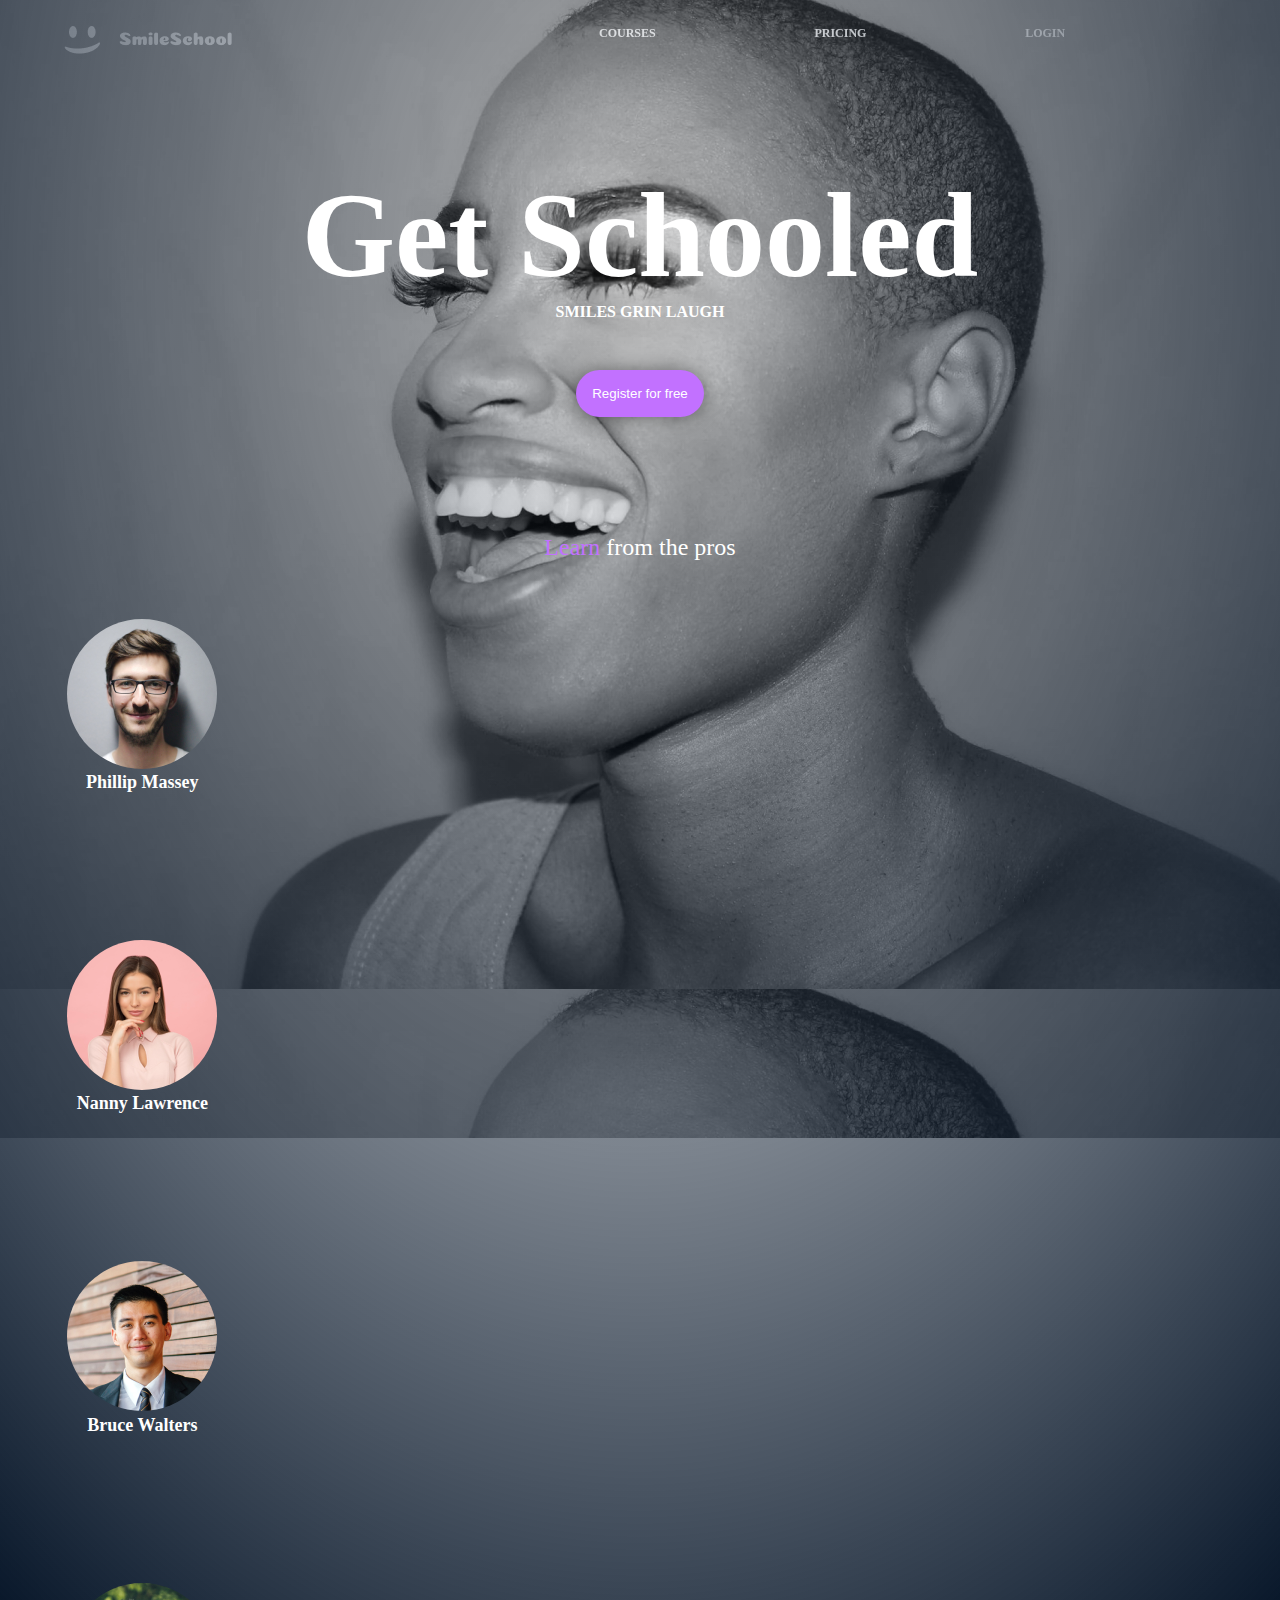
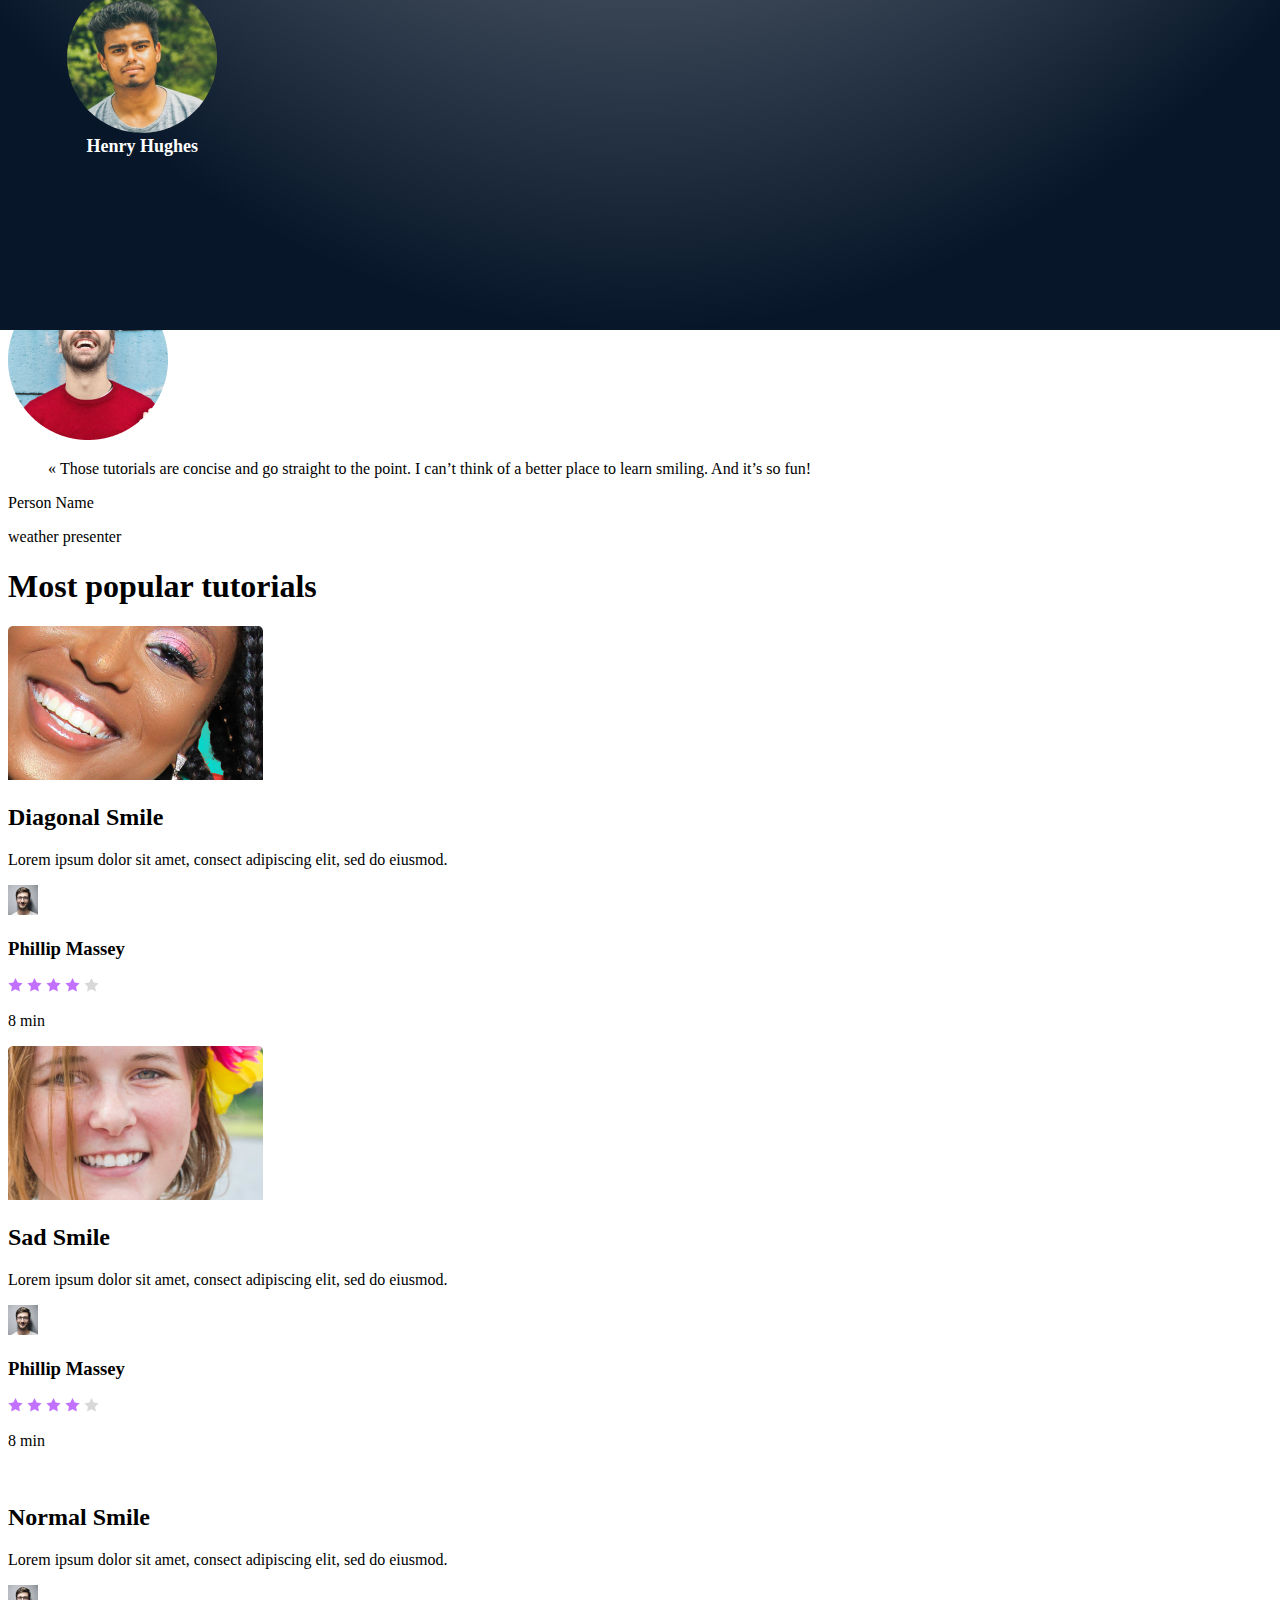
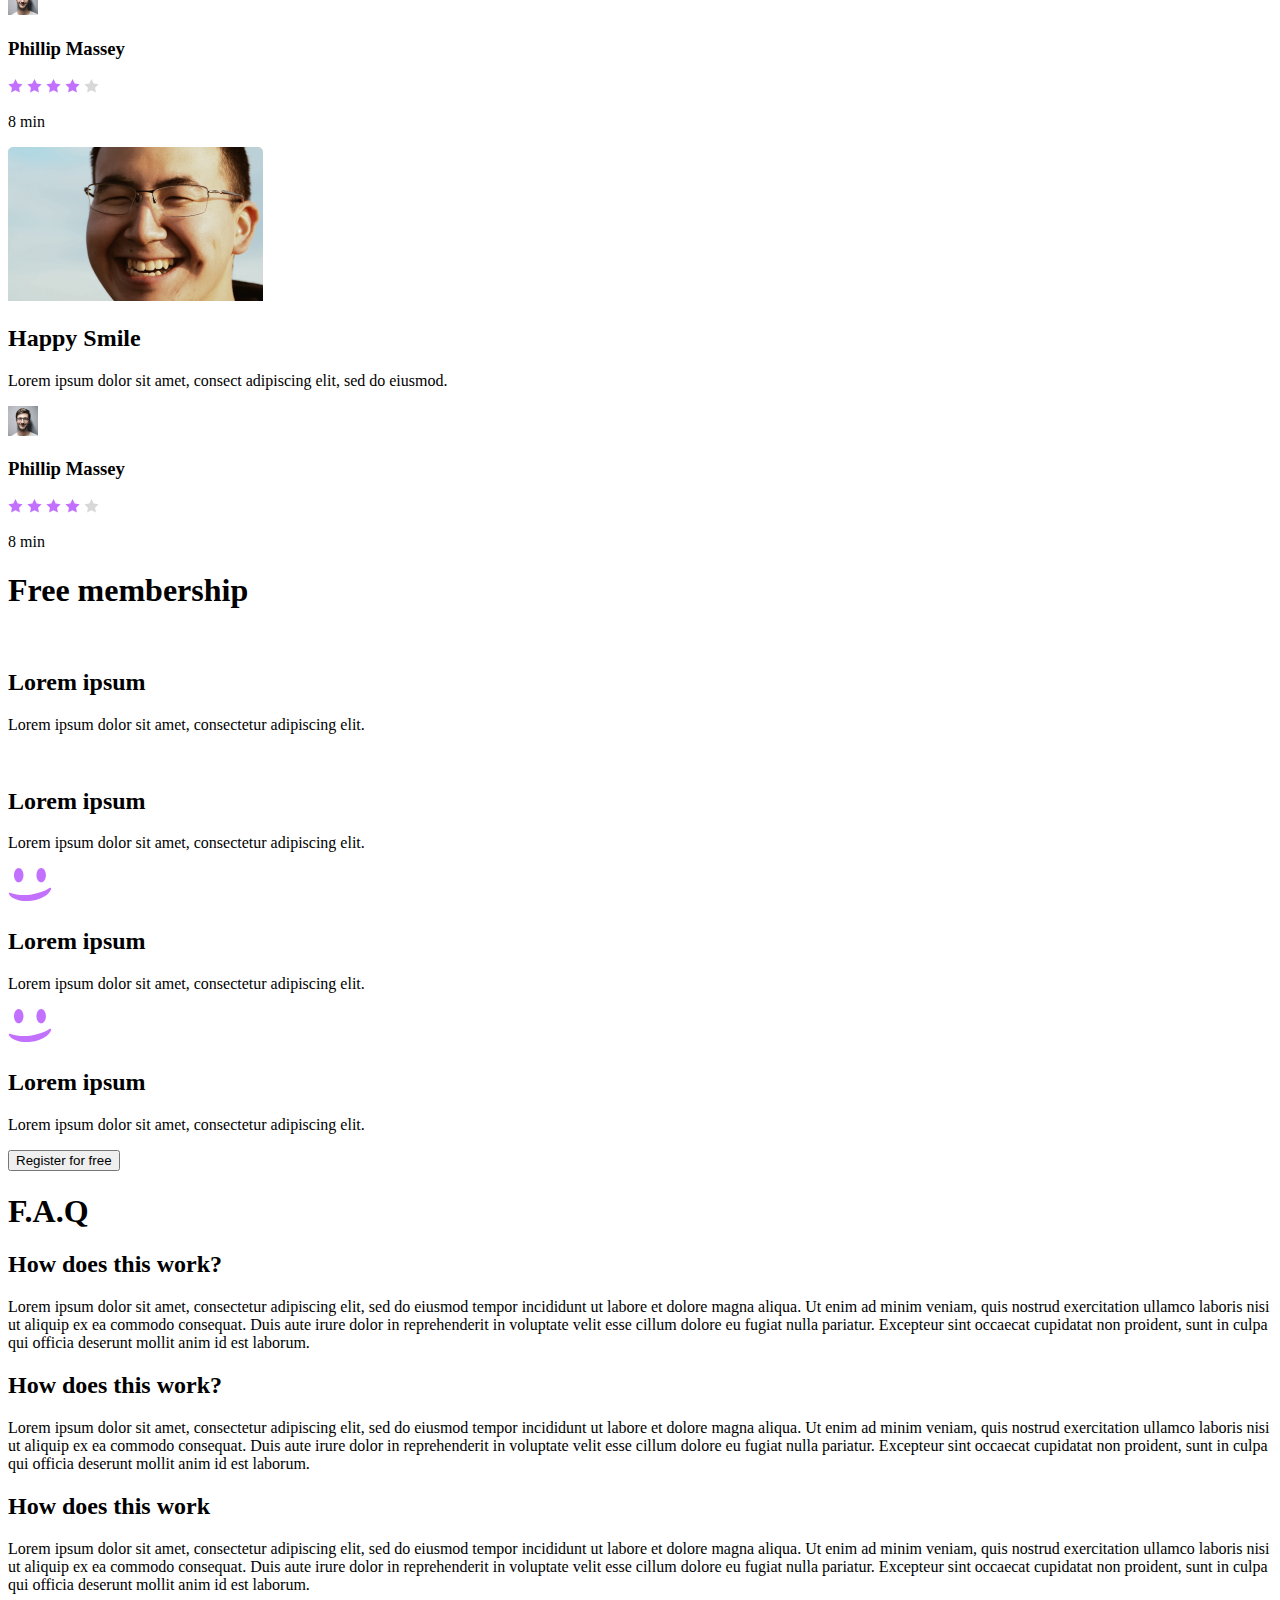
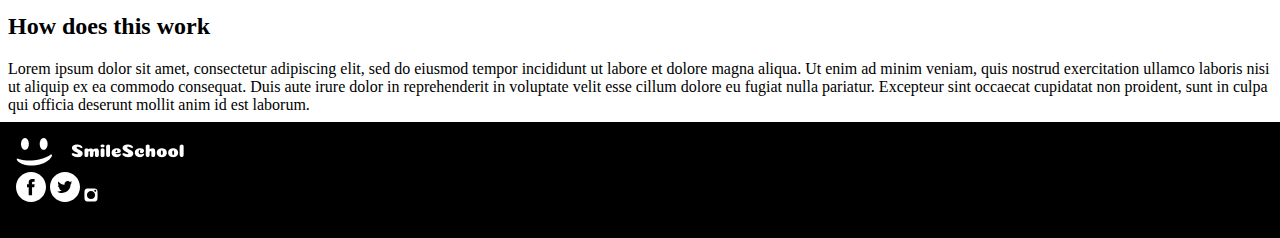
==== commit 487cdfe7: "css update" ====
--- a/css_advanced/index.html
+++ b/css_advanced/index.html
@@ -35,25 +35,25 @@
                <div class="second_block">
                  <h2 class="pro_heading"><span class="learn_secondary">Learn</span> from the pros</h2>
                 <div class="pros">
-                    <div class="pro_1">
+                    <div class="pro_info">
                         <img src="./images/philip.png" alt="">
                         <h3>Phillip Massey</h3>
                         <p></p>
                     </div>
     
-                    <div class="pro_2">
+                    <div class="pro_info">
                         <img src="./images/nannie.png" alt="">
                         <h3>Nanny Lawrence</h3>
                         <p></p>
                     </div>
     
-                    <div class="pro_3">
+                    <div class="pro_info">
                         <img src="./images/bruce.png" alt="">
                         <h3>Bruce Walters</h3>
                         <p></p>
                     </div>
     
-                    <div class="pro_4">
+                    <div class="pro_info">
                         <img src="./images/henry.png" alt="">
                         <h3>Henry Hughes</h3>
                         <p></p>
--- a/css_advanced/styles.css
+++ b/css_advanced/styles.css
@@ -98,7 +98,7 @@
     padding: 1rem;
 }
 
-.secondary-color {
+.learn_secondary {
     color: #c271ff;
 }
 
@@ -126,7 +126,7 @@
     justify-content: center;
 }
 
-.pros-card {
+.pro_info {
     width: 19%;
     margin-bottom: 7rem;
     display: flex;
@@ -140,7 +140,7 @@
     max-width: 80%;
 }
 
-.pros-card h3 {
+.pro_info h3 {
     font-weight: 900;
     font-size: 18px;
     margin-top: 0.2rem;
@@ -148,7 +148,7 @@
     text-align: center;
 }
 
-.pros-card p {
+.pro_info p {
     font-style: italic;
     text-align: center;
     font-size: 16px;
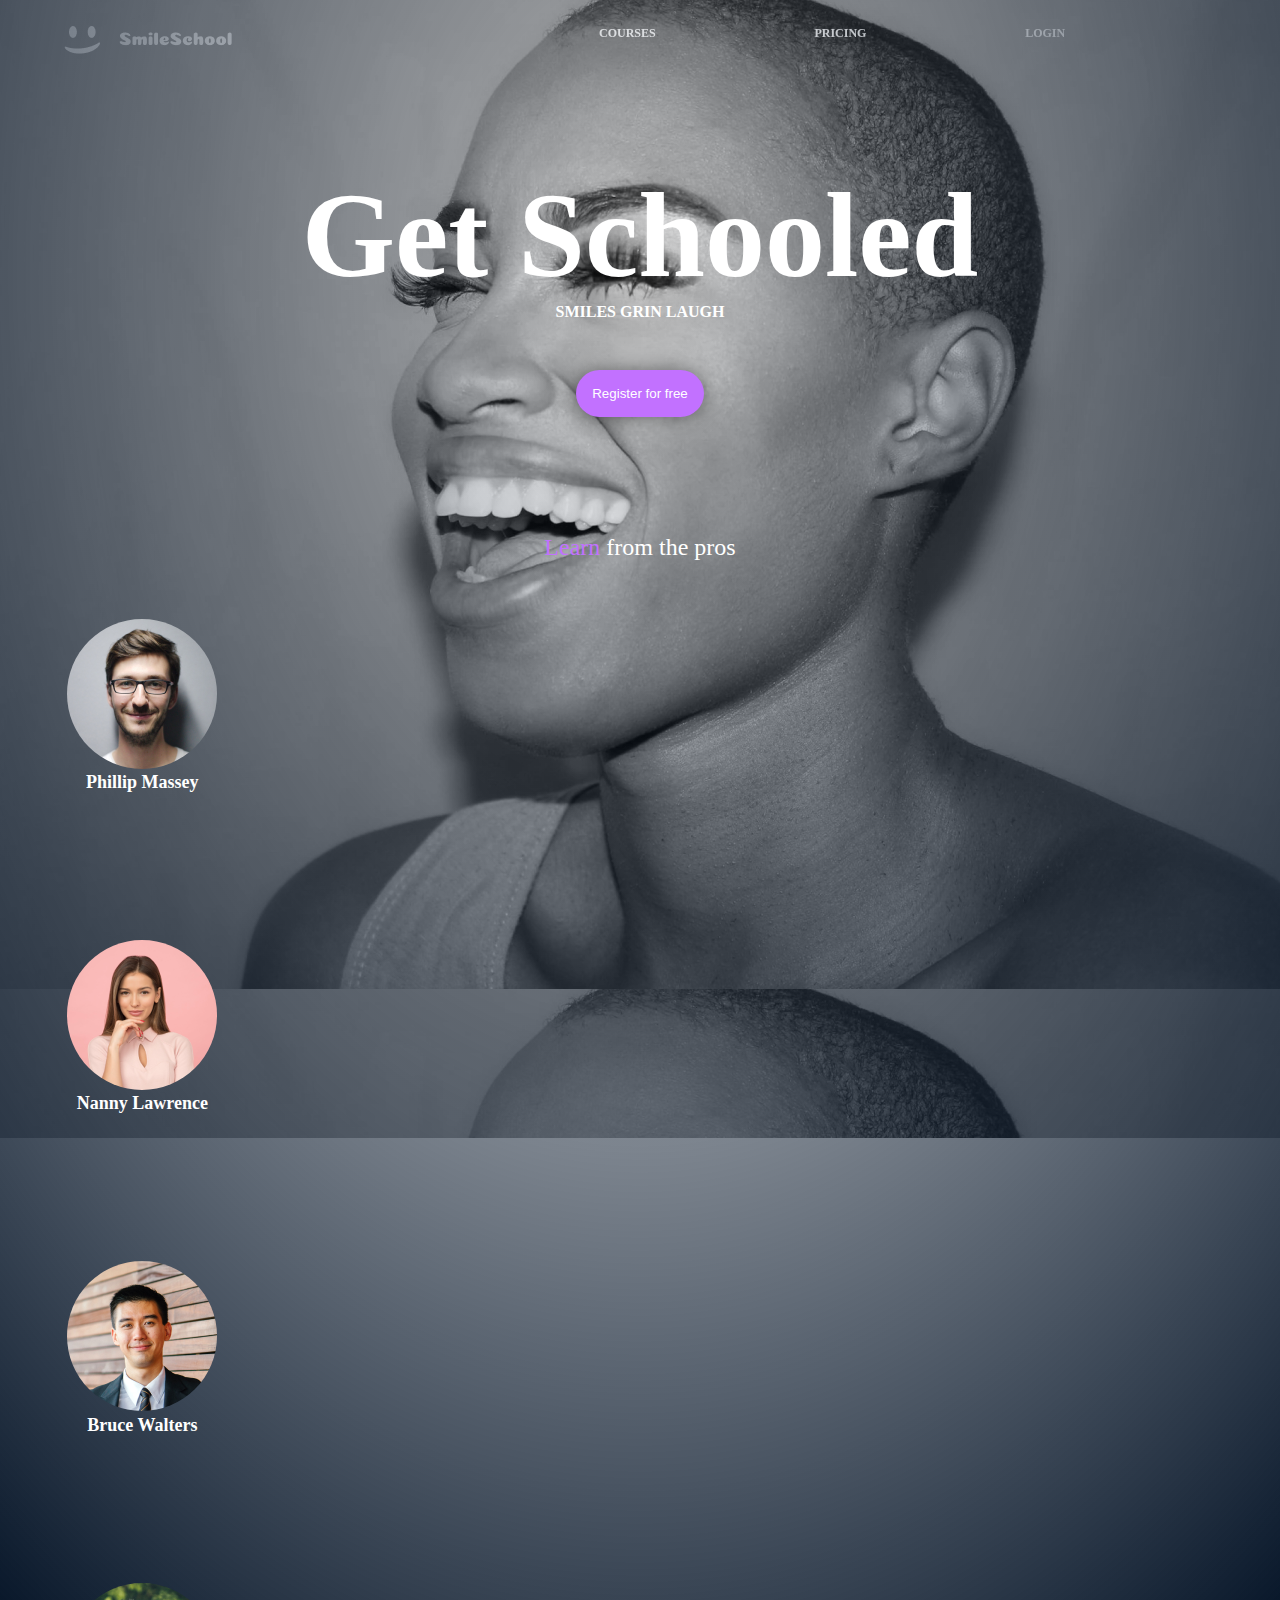
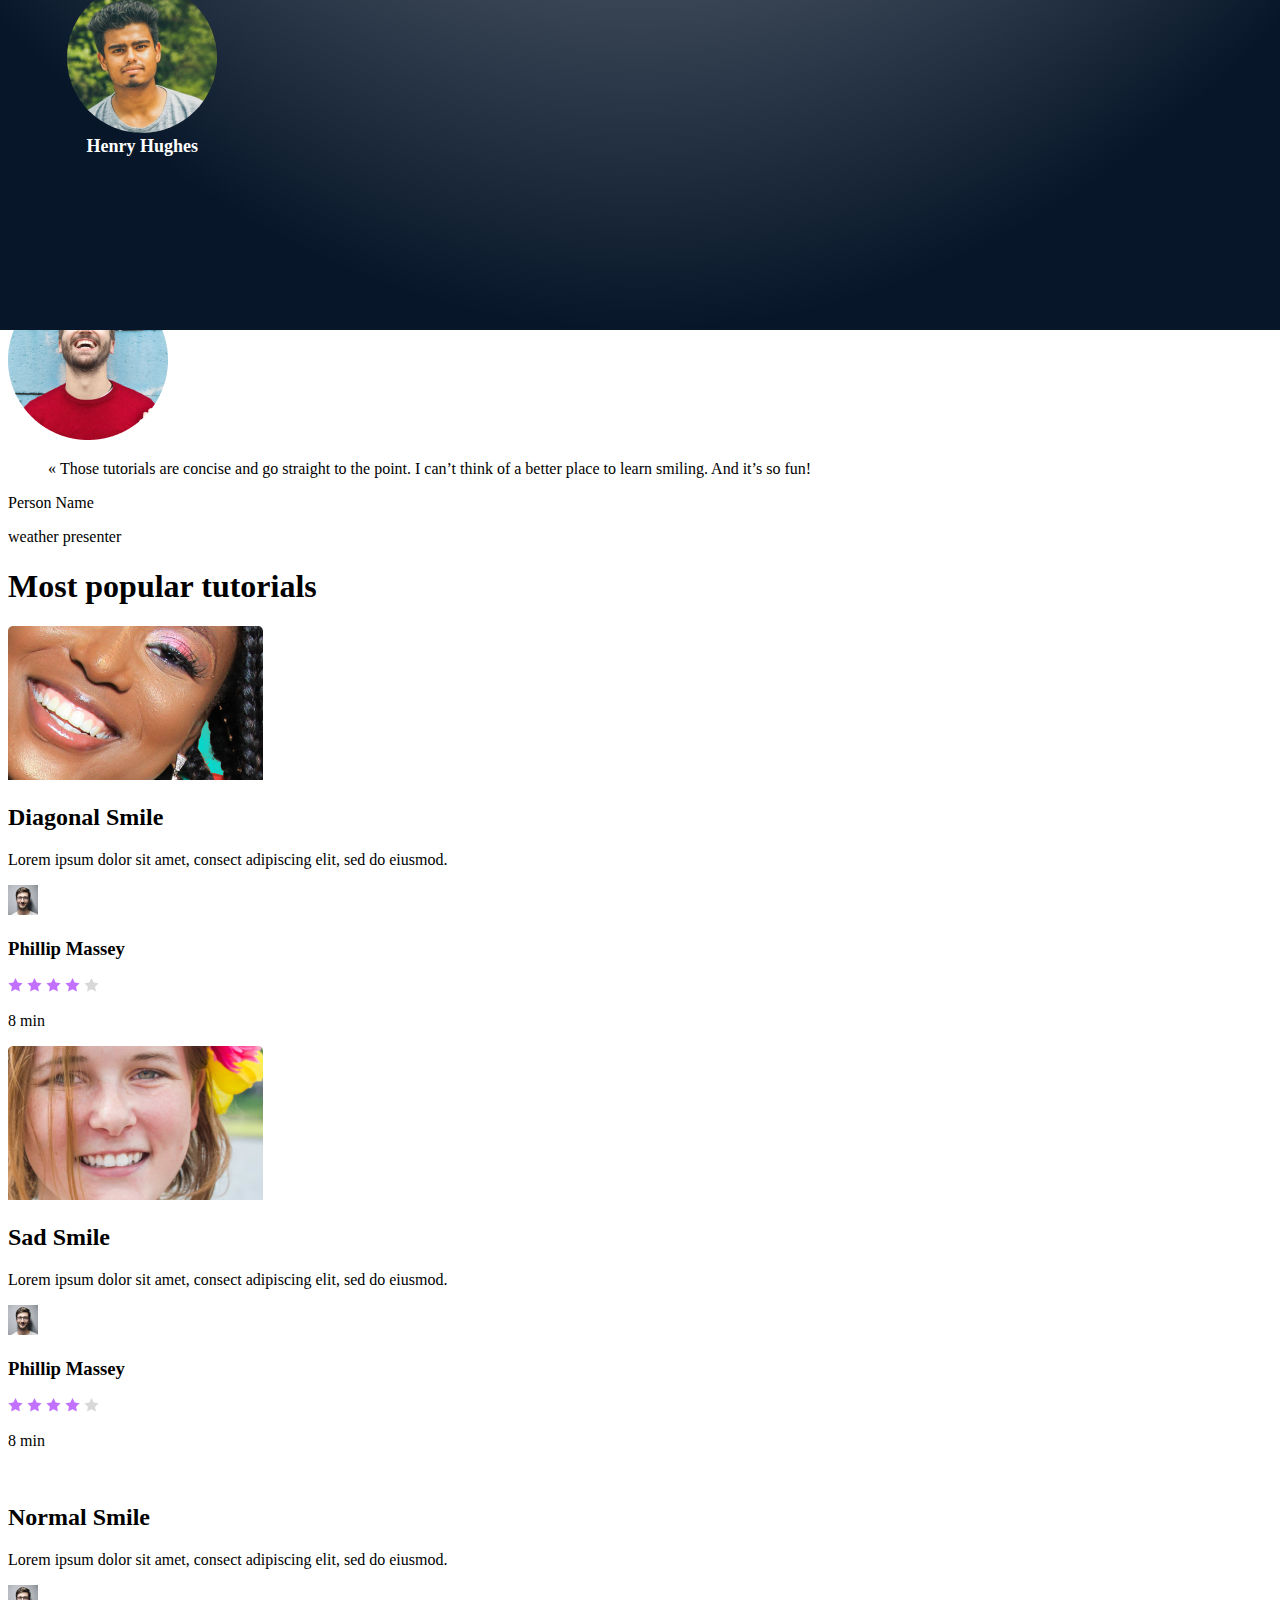
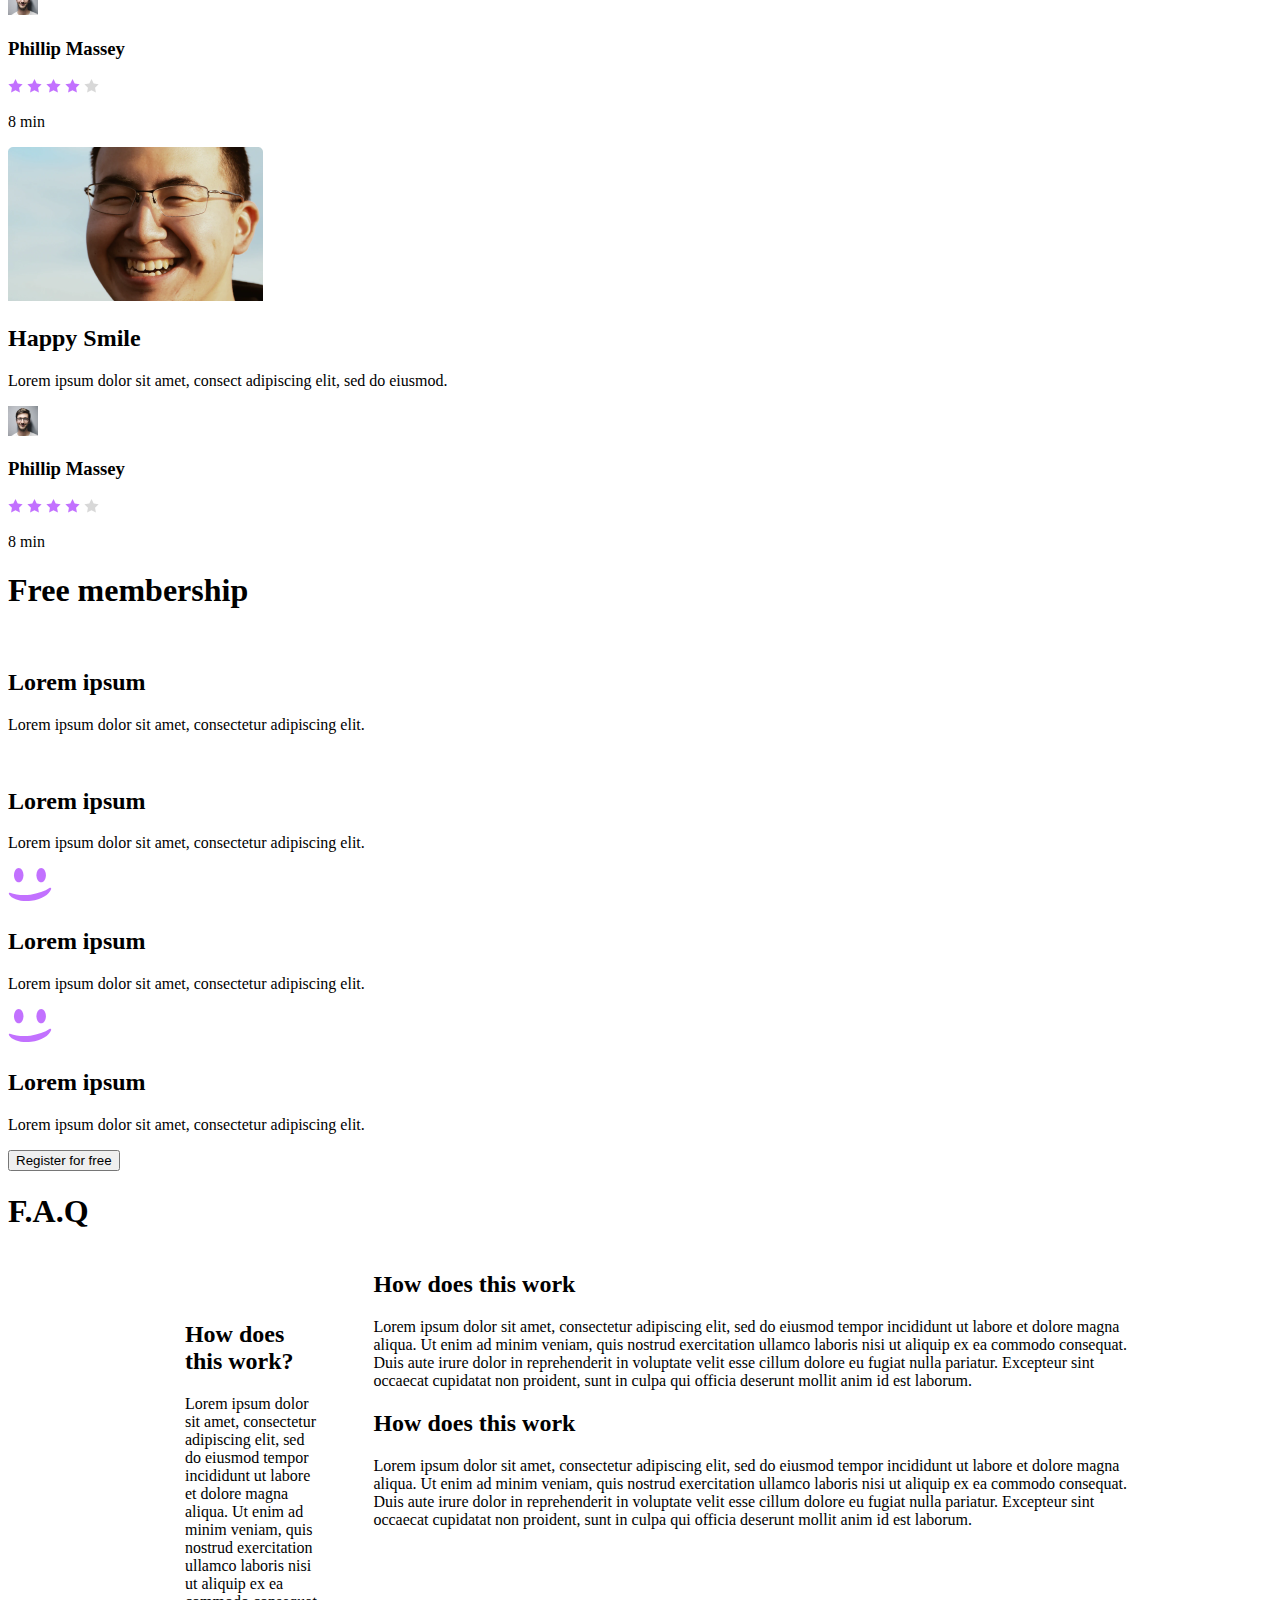
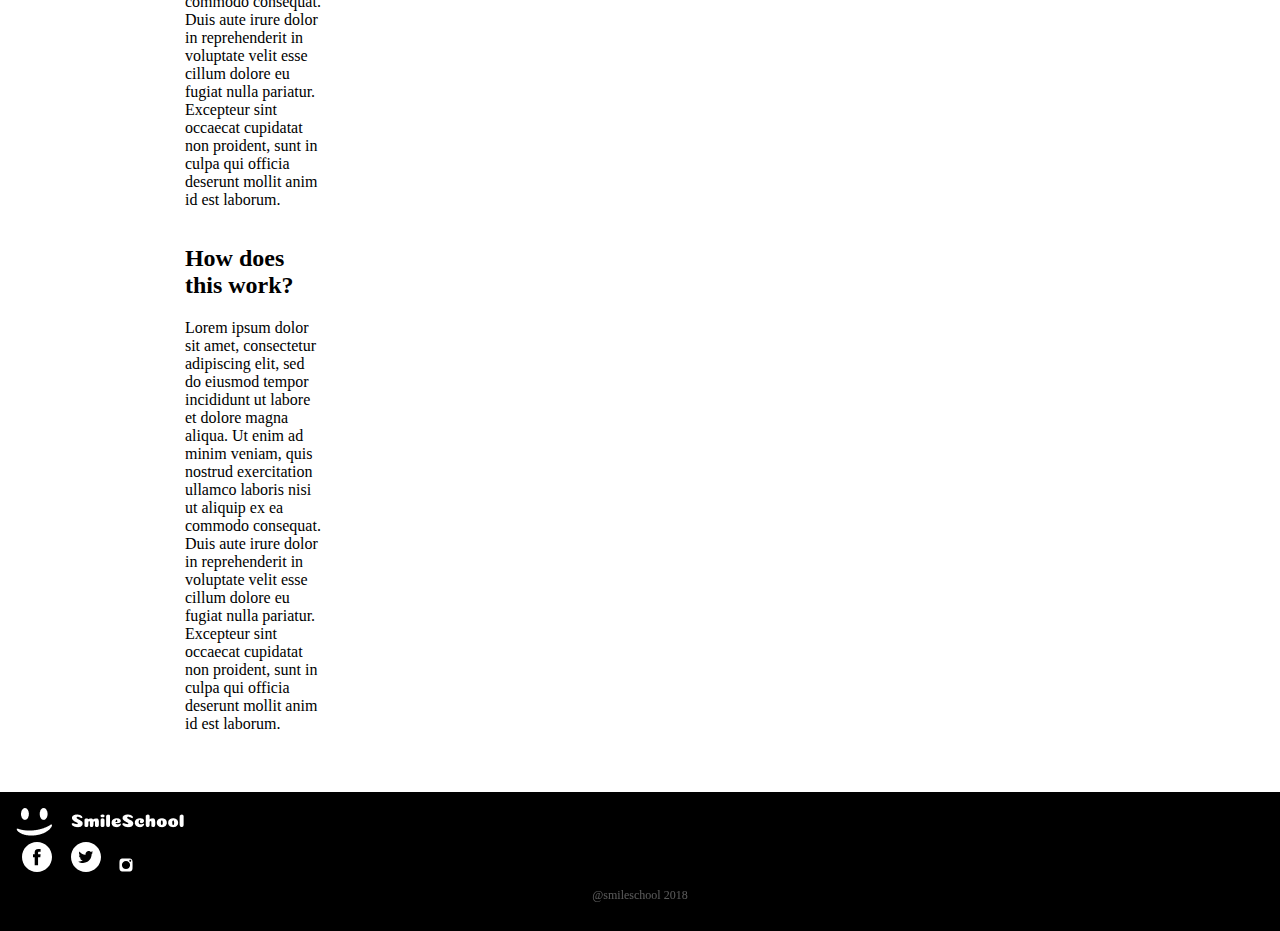
==== commit 35abef35: "css update" ====
--- a/css_advanced/index.html
+++ b/css_advanced/index.html
@@ -222,8 +222,8 @@
 
         <section class="FAQ">
             <h1>F.A.Q</h1>
-            <div>
-                <div>
+            <div class="faq">
+                <div class="faq_example">
                     <div>
                        <h2>How does this work?</h2>
                        <p>
@@ -257,8 +257,8 @@
     </main>
 
     <footer>
-        <div>
-            <div>
+        <div class="footer_block">
+            <div class="footer_nav">
                 <img src="./images/logo.png" alt="">
                 <div>
                     <a href=""><img src="./images/facebook.svg" alt=""></a>
@@ -266,7 +266,7 @@
                     <a href=""><img src="./images/instagram.svg" alt=""></a>
                 </div>
             </div>
-            <p></p>
+            <p>@smileschool 2018</p>
         </div>
     </footer>
 </body>
--- a/css_advanced/styles.css
+++ b/css_advanced/styles.css
@@ -342,13 +342,13 @@
     margin-bottom: 0.1rem;
 }
 
-.faq-list {
+.faq {
     display: flex;
     padding-left: 10%;
     padding-right: 10%;
 }
 
-.faq-item {
+.faq_example {
     display: flex;
     flex: 50%;
     flex-direction: column;
@@ -362,7 +362,7 @@
     margin: -8px;
 }
 
-.ft-container {
+.footer_nv {
     display: flex;
     flex-direction: column;
 }
@@ -371,14 +371,15 @@
     display: flex;
     justify-content: space-between;
     padding: 4rem 8rem 4rem 8rem;
-}
-
-.nav-ft div a {
+    justify-content: right;
+}
+
+.footer_nav div a {
     margin-left: 0.4rem;
     margin-right: 0.5rem;
 }
 
-.ft-container p {
+.footer_block p {
     color: white;
     opacity: 0.35;
     text-align: center;
